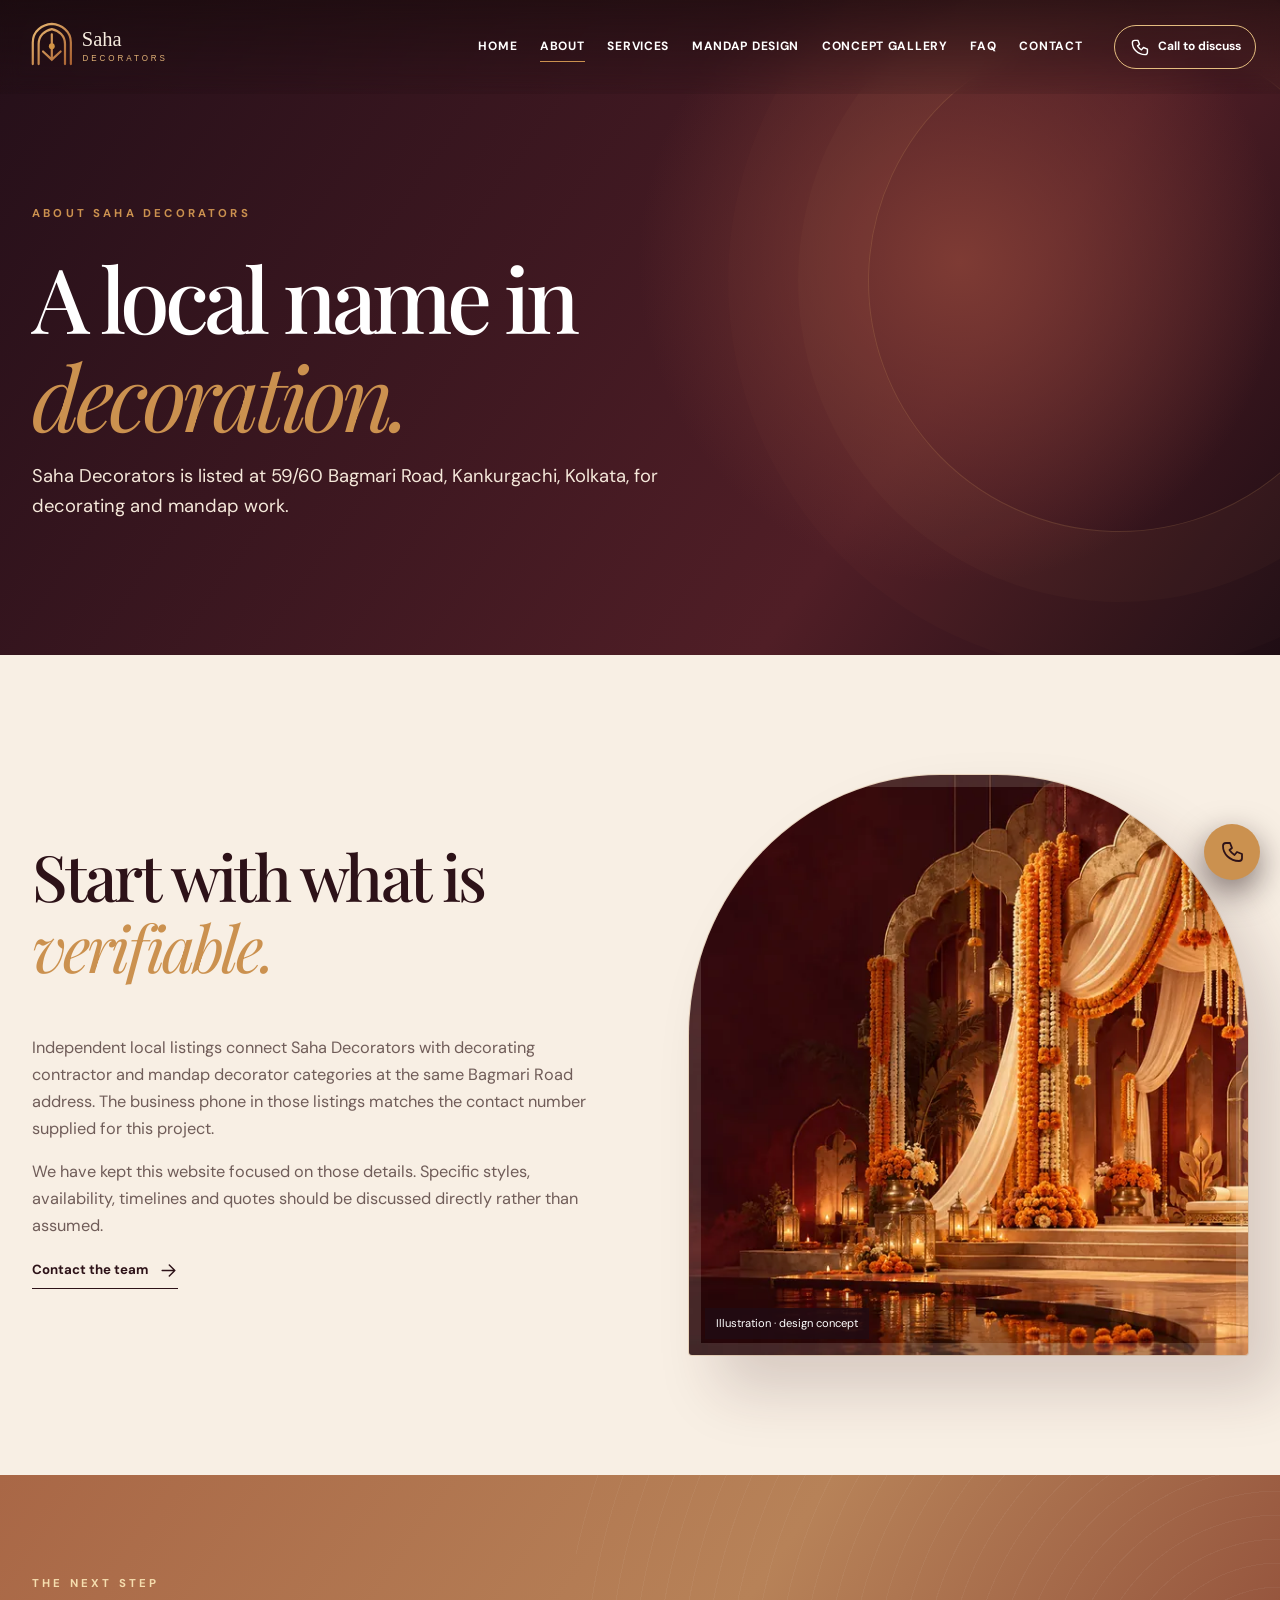
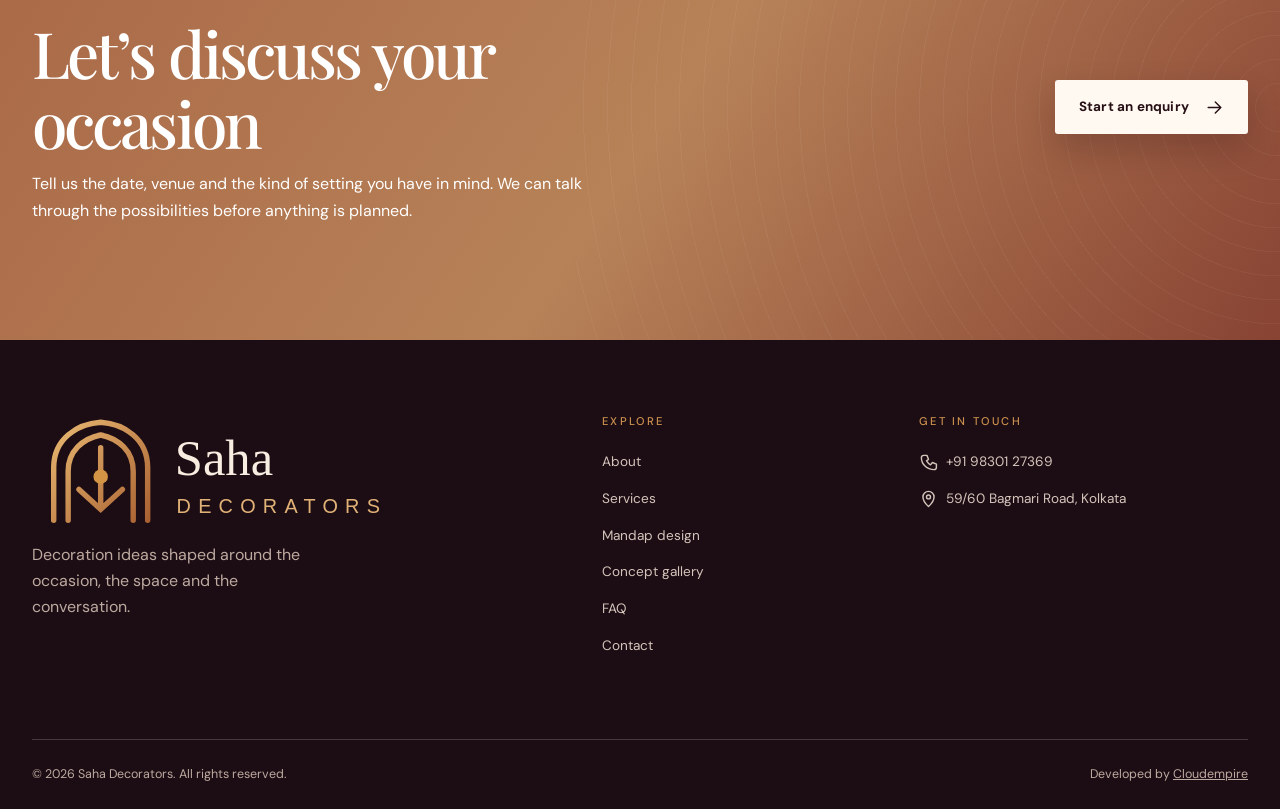
==== about.html @ 28217dbb "Build Saha Decorators website concept" ====
<!doctype html><html lang="en-IN"><head><meta charset="utf-8"><meta name="viewport" content="width=device-width,initial-scale=1"><title>About Saha Decorators | Kolkata</title><meta name="description" content="Learn about Saha Decorators and its verified Bagmari Road location, decorating categories and direct enquiry options."><link rel="canonical" href="https://cloudempiretech.github.io/saha-decorators-kolkata/about.html"><link rel="icon" type="image/svg+xml" href="assets/favicon.svg"><meta name="theme-color" content="#2d1218"><meta property="og:title" content="About Saha Decorators | Kolkata"><meta property="og:description" content="Learn about Saha Decorators and its verified Bagmari Road location, decorating categories and direct enquiry options."><meta property="og:url" content="https://cloudempiretech.github.io/saha-decorators-kolkata/about.html"><meta property="og:type" content="website"><link rel="stylesheet" href="assets/style.css"><script type="application/ld+json">{"@context":"https://schema.org","@type":"LocalBusiness","name":"Saha Decorators","url":"https://cloudempiretech.github.io/saha-decorators-kolkata/","telephone":"+919830127369","address":{"@type":"PostalAddress","streetAddress":"59/60 Bagmari Road","addressLocality":"Kankurgachi, Kolkata","addressRegion":"West Bengal","postalCode":"700054","addressCountry":"IN"},"description":"Event and mandap decoration enquiries in Kolkata."}</script><script src="assets/site.js" defer></script></head><body data-page="about.html"><a class="skip" href="#main">Skip to content</a><div class="page-shell"><header class="site-header"><div class="header-inner"><a class="brand" href="index.html" aria-label="Saha Decorators home"><img src="assets/logo.svg" alt="Saha Decorators proposed logo" width="240" height="60"></a><button class="menu-toggle" type="button" aria-label="Open menu" aria-expanded="false" aria-controls="site-nav"><span></span><span></span><span></span></button><nav id="site-nav" aria-label="Main navigation"><a href="index.html">Home</a><a href="about.html" aria-current="page">About</a><a href="services.html">Services</a><a href="mandap-decoration.html">Mandap design</a><a href="concept-gallery.html">Concept gallery</a><a href="faq.html">FAQ</a><a href="contact.html">Contact</a></nav><a class="header-call" href="tel:+919830127369" aria-label="Call Saha Decorators at +91 98301 27369"><svg viewBox="0 0 24 24" aria-hidden="true" fill="none" stroke="currentColor" stroke-width="1.8" stroke-linecap="round" stroke-linejoin="round"><path d="M6 3h4l2 5-2.5 2a16 16 0 0 0 5 5L17 12l5 2v4a3 3 0 0 1-3 3C10 21 3 14 3 6a3 3 0 0 1 3-3Z"/></svg><span>Call to discuss</span></a></div></header><main id="main"><section class="inner-hero"><div class="orb orb-one"></div><div class="container"><p class="eyebrow reveal">About Saha Decorators</p><h1 class="reveal">A local name in<br><em>decoration.</em></h1><p class="lead reveal">Saha Decorators is listed at 59/60 Bagmari Road, Kankurgachi, Kolkata, for decorating and mandap work.</p></div></section><section class="section warm"><div class="container split"><div class="reveal"><h2>Start with what is<br><em>verifiable.</em></h2><p>Independent local listings connect Saha Decorators with decorating contractor and mandap decorator categories at the same Bagmari Road address. The business phone in those listings matches the contact number supplied for this project.</p><p>We have kept this website focused on those details. Specific styles, availability, timelines and quotes should be discussed directly rather than assumed.</p><a class="inline-link" href="contact.html">Contact the team <svg viewBox="0 0 24 24" aria-hidden="true" fill="none" stroke="currentColor" stroke-width="1.8" stroke-linecap="round" stroke-linejoin="round"><path d="M4 12h16m-7-7 7 7-7 7"/></svg></a></div><div class="image-frame reveal"><picture class=""><source type="image/webp" srcset="assets/mandap-concept-600.webp 600w, assets/mandap-concept-1100.webp 1100w, assets/mandap-concept-1600.webp 1600w" sizes="(max-width: 700px) 100vw, 50vw"><img src="assets/mandap-concept-1100.webp" alt="Illustration of a ceremonial mandap design idea, not an actual project" width="1100" height="1000" loading="lazy" decoding="async"></picture><span class="media-tag">Illustration · design concept</span></div></div></section><section class="cta-block reveal"><div class="container cta-inner"><div><p class="eyebrow">The next step</p><h2>Let’s discuss your occasion</h2><p>Tell us the date, venue and the kind of setting you have in mind. We can talk through the possibilities before anything is planned.</p></div><a class="button light" href="contact.html">Start an enquiry <svg viewBox="0 0 24 24" aria-hidden="true" fill="none" stroke="currentColor" stroke-width="1.8" stroke-linecap="round" stroke-linejoin="round"><path d="M4 12h16m-7-7 7 7-7 7"/></svg></a></div></section></main><footer class="site-footer"><div class="footer-top"><div><a class="brand" href="index.html"><img src="assets/logo.svg" alt="Saha Decorators proposed logo" width="240" height="60"></a><p>Decoration ideas shaped around the occasion, the space and the conversation.</p></div><div><h2>Explore</h2><a href="about.html">About</a><a href="services.html">Services</a><a href="mandap-decoration.html">Mandap design</a><a href="concept-gallery.html">Concept gallery</a><a href="faq.html">FAQ</a><a href="contact.html">Contact</a></div><div><h2>Get in touch</h2><a href="tel:+919830127369"><svg viewBox="0 0 24 24" aria-hidden="true" fill="none" stroke="currentColor" stroke-width="1.8" stroke-linecap="round" stroke-linejoin="round"><path d="M6 3h4l2 5-2.5 2a16 16 0 0 0 5 5L17 12l5 2v4a3 3 0 0 1-3 3C10 21 3 14 3 6a3 3 0 0 1 3-3Z"/></svg> +91 98301 27369</a><a href="https://www.google.com/maps/search/?api=1&query=59%2F60%20Bagmari%20Road%20Kankurgachi%20Kolkata%20700054" target="_blank" rel="noopener noreferrer"><svg viewBox="0 0 24 24" aria-hidden="true" fill="none" stroke="currentColor" stroke-width="1.8" stroke-linecap="round" stroke-linejoin="round"><path d="M12 22s7-6.2 7-12a7 7 0 1 0-14 0c0 5.8 7 12 7 12Z"/><circle cx="12" cy="10" r="2.5"/></svg> 59/60 Bagmari Road, Kolkata</a></div></div><div class="footer-bottom"><span>© 2026 Saha Decorators. All rights reserved.</span><span>Developed by <a href="https://cloudempire.tech/" target="_blank" rel="noopener noreferrer">Cloudempire</a></span></div></footer></div><a class="floating-call" href="tel:+919830127369" aria-label="Call Saha Decorators" title="Call Saha Decorators"><svg viewBox="0 0 24 24" aria-hidden="true" fill="none" stroke="currentColor" stroke-width="1.8" stroke-linecap="round" stroke-linejoin="round"><path d="M6 3h4l2 5-2.5 2a16 16 0 0 0 5 5L17 12l5 2v4a3 3 0 0 1-3 3C10 21 3 14 3 6a3 3 0 0 1 3-3Z"/></svg></a></body></html>
---- assets/style.css ----
@import url('https://fonts.googleapis.com/css2?family=DM+Sans:wght@400;500;600;700&family=Playfair+Display:ital,wght@0,400;0,500;0,600;1,400;1,500&display=swap');
:root{--ink:#2d1218;--wine:#471922;--dark:#210f16;--cream:#f8efe4;--paper:#fff9f1;--gold:#cb914f;--muted:#705d59;--line:rgba(63,30,25,.15)}
*{box-sizing:border-box}html{scroll-behavior:smooth}body{margin:0;background:var(--cream);font:16px/1.65 'DM Sans',sans-serif;color:var(--ink);overflow-x:hidden}img,svg{display:block;max-width:100%}img{object-fit:cover}a{color:inherit;text-decoration:none}button,input,select,textarea{font:inherit}button,a,input,select,textarea{outline-offset:4px}a:focus-visible,button:focus-visible,input:focus-visible,select:focus-visible,textarea:focus-visible,summary:focus-visible{outline:3px solid #e5a44e;border-radius:4px}.skip{position:absolute;top:-70px;left:1rem;z-index:100;background:#fff;padding:.6rem 1rem}.skip:focus{top:1rem}.container{width:min(1220px,calc(100% - 64px));margin:auto}.page-shell{overflow:hidden}.site-header{position:absolute;top:0;left:0;right:0;z-index:30;color:#fff;background:linear-gradient(#170a0b9c,#170a0b1c);backdrop-filter:blur(10px)}.header-inner{width:min(1360px,calc(100% - 48px));margin:auto;min-height:94px;display:flex;align-items:center;gap:2rem}.brand{width:205px;flex:none}.brand img{width:100%;height:auto}.site-header nav{display:flex;align-items:center;gap:1.42rem;margin-left:auto}.site-header nav a{font-size:.75rem;font-weight:700;letter-spacing:.06em;text-transform:uppercase;white-space:nowrap;padding:12px 0;position:relative}.site-header nav a:after{content:'';position:absolute;left:0;bottom:7px;height:1px;background:var(--gold);width:0;transition:width .25s}.site-header nav a:hover:after,.site-header nav a[aria-current]:after{width:100%}.header-call{display:flex;align-items:center;gap:.55rem;border:1px solid #e4bd80;padding:.65rem .9rem;border-radius:50px;font-size:.75rem;font-weight:700;white-space:nowrap;min-height:44px;transition:background .25s,transform .25s}.header-call:hover{background:#e4bd8033;transform:translateY(-2px)}.header-call svg,.button svg,.inline-link svg,.site-footer svg,.floating-call svg{width:19px;height:19px}.menu-toggle{display:none}.eyebrow{text-transform:uppercase;letter-spacing:.28em;font-weight:700;font-size:.71rem;color:var(--gold);margin:0 0 1.5rem}h1,h2,h3,p{margin-top:0}h1,h2,h3{font-family:'Playfair Display',Georgia,serif;font-weight:500;line-height:1.1}h1{font-size:clamp(3.8rem,8.2vw,8.7rem);letter-spacing:-.055em}h2{font-size:clamp(2.6rem,5vw,5.6rem);letter-spacing:-.045em}h3{font-size:1.8rem}em{font-weight:400;color:var(--gold)}.button{border:0;background:var(--gold);color:#271015;display:inline-flex;align-items:center;justify-content:center;gap:1rem;min-height:54px;padding:.82rem 1.5rem;border-radius:3px;font-weight:700;font-size:.84rem;letter-spacing:.015em;cursor:pointer;box-shadow:0 16px 35px #15060830;transition:transform .25s,box-shadow .25s,background .25s}.button:hover{transform:translateY(-4px);box-shadow:0 22px 42px #15060845;background:#e1af70}.button.light{background:var(--paper)}.button.outline{border:1px solid var(--ink);background:transparent;box-shadow:none}.button.outline:hover{background:var(--ink);color:white}.inline-link,.text-link{display:inline-flex;align-items:center;gap:.7rem;border-bottom:1px solid currentColor;padding:0 0 .4rem;font-weight:700;font-size:.83rem;transition:gap .25s,color .25s}.inline-link:hover,.text-link:hover{gap:1.1rem;color:var(--gold)}
.hero{min-height:800px;height:min(900px,100svh);position:relative;background:#361217;color:#fff;display:flex;align-items:center;isolation:isolate}.hero-media,.hero-picture,.hero-picture img,.hero-shade{position:absolute;inset:0;width:100%;height:100%}.hero-picture img{object-position:center}.hero-shade{background:linear-gradient(90deg,#240b17e8 0%,#240b17b5 32%,#240b1750 68%,#240b1719),linear-gradient(0deg,#1c0912bf,transparent 32%);z-index:1}.hero-content{position:relative;z-index:2;padding-top:100px}.hero h1{max-width:830px;margin-bottom:1.4rem}.hero h1 em{color:#edbd7d}.hero-content>p:not(.eyebrow):not(.hero-note){max-width:490px;font-size:1.1rem;color:#f4e7df}.hero-actions{display:flex;align-items:center;gap:2rem;margin:2rem 0}.hero-note{font-size:.72rem!important;opacity:.75;margin-top:2rem}.hero-caption{position:absolute;bottom:2rem;right:max(32px,calc((100vw - 1220px)/2));z-index:2;font-size:.7rem;letter-spacing:.3em;color:#eacbab}.hero-caption span{border-left:1px solid #eacbab;margin-left:1rem;padding-left:1rem}.hero-in{animation:rise .8s both}.hero-in:nth-child(2){animation-delay:.12s}.hero-in:nth-child(3){animation-delay:.25s}.hero-in:nth-child(4){animation-delay:.38s}.hero-in:nth-child(5){animation-delay:.5s}@keyframes rise{from{opacity:0;transform:translateY(28px)}to{opacity:1;transform:none}}
.inner-hero{background:radial-gradient(circle at 75% 40%,#7e3b34 0%,transparent 31%),linear-gradient(125deg,#240f19,#501e26 70%,#1f0d14);color:#fff;padding:205px 0 115px;position:relative;overflow:hidden}.inner-hero:after{content:'';position:absolute;width:500px;height:500px;border:1px solid #dca76733;border-radius:50%;right:-90px;top:30px;box-shadow:0 0 0 70px #dca76708,0 0 0 140px #dca76705;transform:rotate(-20deg)}.inner-hero .container{position:relative;z-index:2}.inner-hero h1{font-size:clamp(3.6rem,7vw,7.5rem);margin:0 0 1rem}.inner-hero .lead{max-width:630px;color:#f5e8da;font-size:1.15rem}.section{padding:120px 0}.section.warm{background:var(--cream)}.section.dark{background:var(--dark);color:#f7e8d9;position:relative}.section.dark:before{content:'';position:absolute;width:500px;height:500px;background:radial-gradient(circle,#8b423139,transparent 67%);right:-150px;top:-150px;pointer-events:none}.split{display:grid;grid-template-columns:1fr 1fr;gap:8%;align-items:center}.split>div>p{max-width:560px;color:var(--muted);font-size:1.02rem}.split.reverse{gap:10%}.image-frame{position:relative;border-radius:45% 45% 3px 3px;overflow:hidden;box-shadow:30px 35px 60px #411d242d,0 0 0 1px #d2a97755;transform:perspective(1000px) rotateY(-3deg)}.image-frame picture,.image-frame img{width:100%;height:580px}.image-frame img{transition:transform .7s}.image-frame:hover img{transform:scale(1.07)}.image-frame:before{content:'';position:absolute;inset:0;border:12px solid #fff8eb24;z-index:1;pointer-events:none}.media-tag{position:absolute;bottom:1rem;left:1rem;background:#200c13cf;color:#fff;padding:.4rem .7rem;font-size:.7rem;z-index:2}.section-heading{display:flex;align-items:end;justify-content:space-between;gap:3rem;margin-bottom:3rem}.section-heading p{max-width:340px;color:#c9b9af}.card-grid{display:grid;grid-template-columns:repeat(3,1fr);gap:1rem}.service-card{position:relative;min-height:270px;background:linear-gradient(145deg,#54303a,#371a24);border:1px solid #af7d6a46;padding:2rem;border-radius:10px;box-shadow:12px 20px 35px #0b040d44;transition:transform .3s,box-shadow .3s,background .3s}.service-card:hover{transform:perspective(800px) translateY(-8px) rotateX(3deg);box-shadow:14px 26px 40px #0502088a;background:#63313b}.service-card h3{margin:2.4rem 0 .6rem;color:#fff}.service-card p{color:#d8c7be;font-size:.88rem}.number,.row-no{font-size:.72rem;letter-spacing:.2em;color:var(--gold)}.card-arrow{position:absolute;right:2rem;top:2rem;font-size:1.5rem;color:var(--gold)}.cta-block{background:linear-gradient(125deg,#a96746,#b78258 52%,#884333);color:#fff;position:relative}.cta-block:before{content:'';position:absolute;right:0;top:0;bottom:0;width:55%;background:repeating-radial-gradient(circle at right,#ffffff0b 0 1px,transparent 1px 24px);pointer-events:none}.cta-inner{padding:100px 0;display:flex;justify-content:space-between;align-items:center;gap:3rem;position:relative}.cta-inner h2{max-width:680px;margin-bottom:.8rem}.cta-inner p:not(.eyebrow){max-width:600px}.cta-inner .eyebrow{color:#f5ddae}.service-row{display:grid;grid-template-columns:65px 1fr 310px;gap:2rem;align-items:center;padding:3rem 0;border-bottom:1px solid var(--line)}.service-row:first-child{border-top:1px solid var(--line)}.service-row h2{font-size:clamp(2.4rem,4vw,4rem)}.service-row picture img{height:300px;width:100%;border-radius:45% 45% 2px 2px;box-shadow:12px 18px 28px #3c1b2130}.service-row p{max-width:480px}.gallery-grid{display:grid;grid-template-columns:repeat(2,1fr);gap:1.5rem}.gallery-item{margin:0;position:relative;background:#3c1923;overflow:hidden;box-shadow:10px 20px 30px #35141d2b}.gallery-item.large{grid-row:span 2}.gallery-item picture,.gallery-item img{width:100%;height:380px}.gallery-item.large img{height:895px}.gallery-item img{transition:transform .6s}.gallery-item:hover img{transform:scale(1.05)}.gallery-item figcaption{position:absolute;left:0;right:0;bottom:0;padding:2.5rem 1.4rem 1.4rem;background:linear-gradient(transparent,#180a11d9);color:#fff;display:flex;flex-direction:column;gap:.15rem}.gallery-item figcaption strong{font-family:'Playfair Display';font-size:1.45rem;font-weight:500}.gallery-item figcaption span{font-size:.7rem;letter-spacing:.08em}.faq-list{max-width:900px}.faq-list details{border-bottom:1px solid var(--line);padding:1.6rem 0}.faq-list summary{font-family:'Playfair Display';font-size:1.7rem;cursor:pointer;list-style:none;display:flex;justify-content:space-between;gap:1rem}.faq-list summary:after{content:'+';color:var(--gold)}.faq-list details[open] summary:after{content:'−'}.faq-list details p{max-width:680px;color:var(--muted);padding-top:1rem}.faq-list a{text-decoration:underline}.contact-grid{display:grid;grid-template-columns:.82fr 1.18fr;gap:3rem}.contact-cards{display:grid;gap:1.5rem}.contact-card,.enquiry-card{background:var(--paper);padding:2rem;box-shadow:10px 18px 32px #3b1c2122;border:1px solid #b6886235}.contact-card h2,.enquiry-card h2{font-size:2rem}.icon-disc{display:grid;place-items:center;width:48px;height:48px;border-radius:50%;background:#eacfa9;color:var(--ink);margin-bottom:1.5rem}.icon-disc svg{width:22px;height:22px}.enquiry-card label{display:block;font-weight:700;font-size:.84rem;margin:1.15rem 0 .3rem}.enquiry-card input,.enquiry-card select,.enquiry-card textarea{width:100%;padding:.8rem 1rem;border:1px solid #bca69a;background:#fff;border-radius:3px;color:var(--ink)}.enquiry-card textarea{resize:vertical}.enquiry-card button{margin-top:1.4rem}.enquiry-card .form-note{font-size:.74rem;color:var(--muted);margin:1rem 0 0}.site-footer{background:#1c0c13;color:#ecddcd;padding:75px max(32px,calc((100vw - 1220px)/2)) 0}.footer-top{display:grid;grid-template-columns:2fr 1fr 1.3fr;gap:4rem;padding-bottom:70px}.footer-top p{max-width:300px;color:#bdaaa0}.footer-top h2{font-family:'DM Sans';font-size:.7rem;letter-spacing:.2em;text-transform:uppercase;color:var(--gold);margin:0 0 1.3rem}.footer-top>div:nth-child(n+2) a{display:flex;align-items:center;gap:.5rem;margin:.55rem 0;font-size:.85rem;color:#d4c5bc;min-height:28px}.footer-top a:hover,.footer-bottom a:hover{color:var(--gold)}.footer-bottom{border-top:1px solid #ffffff2e;padding:1.5rem 0;display:flex;justify-content:space-between;gap:1rem;color:#bdaaa0;font-size:.78rem}.footer-bottom a{text-decoration:underline}.floating-call{position:fixed;right:20px;bottom:20px;z-index:20;width:56px;height:56px;display:grid;place-items:center;background:var(--gold);border-radius:50%;box-shadow:0 12px 32px #1a090e88;color:var(--ink);transition:transform .25s}.floating-call:hover{transform:translateY(-5px)}.floating-call svg{width:24px;height:24px}.reveal{opacity:0;transform:translateY(24px);transition:opacity .7s,transform .7s}.reveal.in-view{opacity:1;transform:none}
@media(max-width:1150px){.site-header nav{gap:.7rem}.site-header nav a{font-size:.65rem}.header-call span{display:none}.header-call{padding:.65rem}.brand{width:170px}}
@media(max-width:900px){.menu-toggle{display:flex;flex-direction:column;justify-content:center;gap:5px;background:none;border:1px solid #ffffff7a;padding:10px;width:44px;height:44px;margin-left:auto;border-radius:4px}.menu-toggle span{height:2px;background:#fff;width:100%}.site-header nav{display:none;position:absolute;top:85px;left:0;right:0;background:#281018;padding:1rem 2rem;flex-direction:column;align-items:stretch;box-shadow:0 20px 30px #18081288}.site-header nav.open{display:flex}.site-header nav a{font-size:.9rem;padding:10px}.header-call{margin-left:0}.hero{min-height:700px}.split{gap:4%}.image-frame img{height:480px}.contact-grid{grid-template-columns:1fr}.contact-cards{grid-template-columns:1fr 1fr}}
@media(max-width:700px){.container{width:min(100% - 36px,520px)}.header-inner{width:calc(100% - 32px);min-height:76px}.site-header nav{top:76px}.brand{width:145px}.header-call{display:none}.hero{height:auto;min-height:780px;align-items:end}.hero-picture img{object-position:62% center}.hero-shade{background:linear-gradient(0deg,#210b14fa 8%,#210b14b5 52%,#210b1433 100%)}.hero-content{padding:200px 0 95px}.hero h1{font-size:clamp(3.7rem,13vw,6.6rem)}.hero-actions{align-items:flex-start;flex-direction:column;gap:1rem}.hero-caption{right:18px;bottom:1rem}.inner-hero{padding:155px 0 90px}.inner-hero h1{font-size:clamp(3.5rem,12vw,5.5rem)}.section{padding:75px 0}.split,.split.reverse{grid-template-columns:1fr;gap:3rem}.split.reverse .image-frame{order:2}.image-frame img{height:480px}.section-heading{display:block}.card-grid{grid-template-columns:1fr}.service-card{min-height:220px}.service-card h3{margin-top:1.7rem}.cta-inner{padding:75px 0;display:block}.cta-inner .button{margin-top:1.5rem}.service-row{grid-template-columns:1fr;gap:.8rem}.service-row picture img{height:360px}.gallery-grid{grid-template-columns:1fr}.gallery-item.large{grid-row:auto}.gallery-item.large img,.gallery-item img{height:450px}.contact-cards{grid-template-columns:1fr}.footer-top{grid-template-columns:1fr 1fr;gap:2.5rem}.footer-top>div:first-child{grid-column:span 2}.footer-bottom{display:block}.footer-bottom span{display:block;margin-bottom:.4rem}.site-footer{padding:65px 24px 0}.floating-call{right:16px;bottom:16px}.faq-list summary{font-size:1.4rem}}
@media(prefers-reduced-motion:reduce){html{scroll-behavior:auto}*,*:before,*:after{animation-duration:.01ms!important;transition-duration:.01ms!important}.reveal{opacity:1;transform:none}.hero-in{opacity:1;transform:none}}
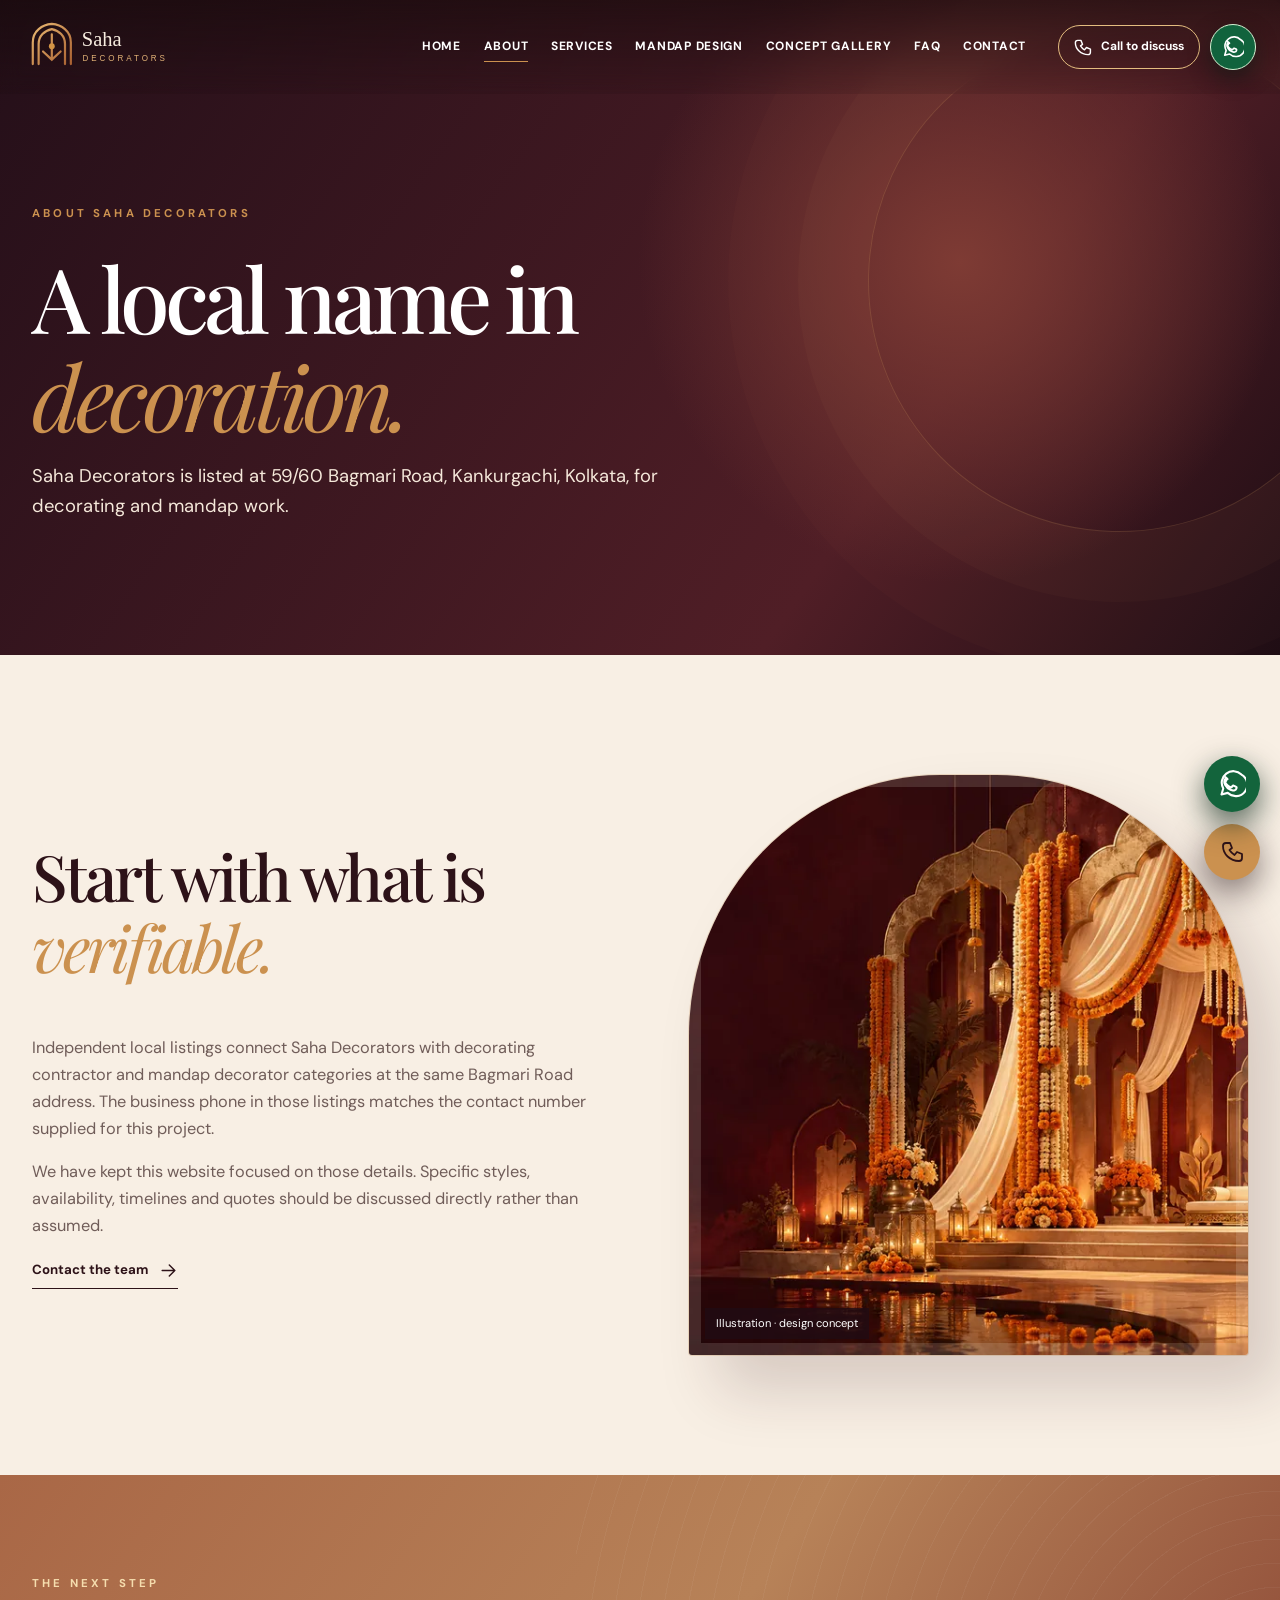
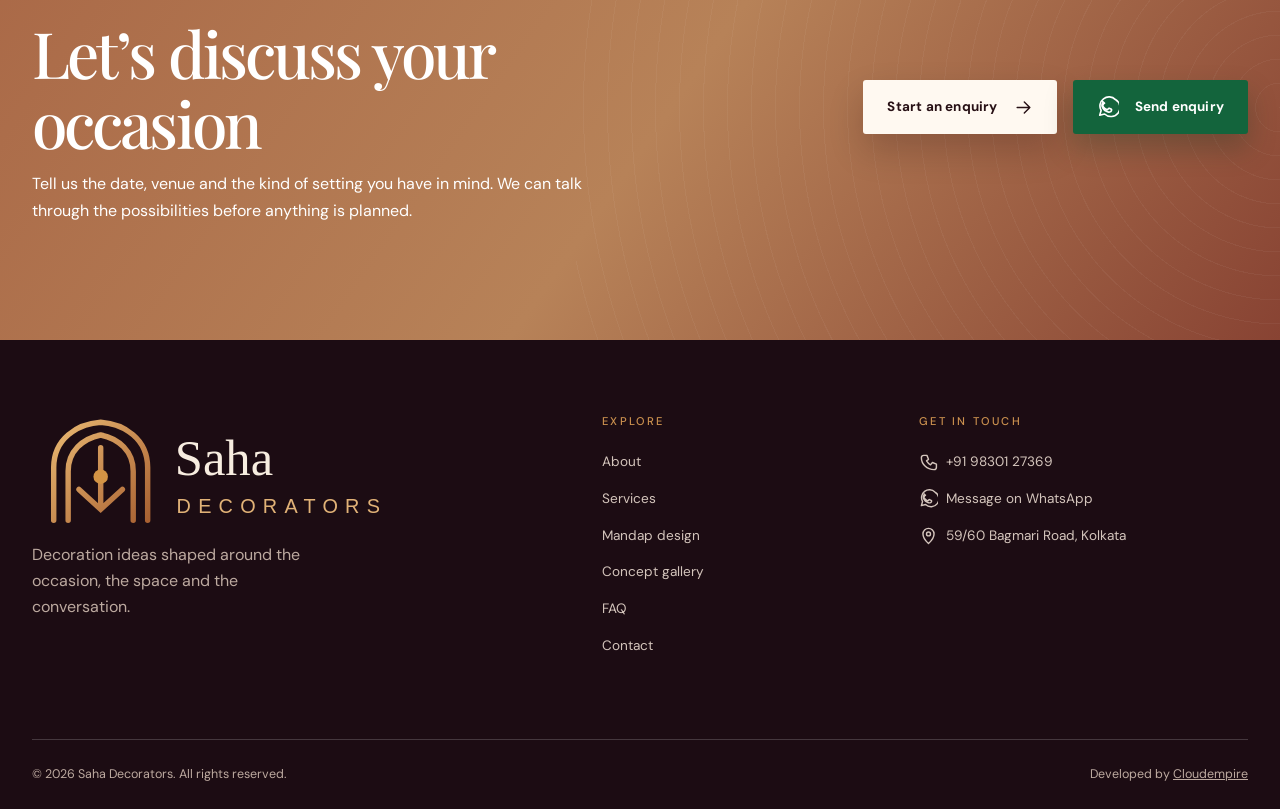
==== commit af94c329: "Add verified WhatsApp enquiry to Saha site" ====
--- a/about.html
+++ b/about.html
@@ -1 +1 @@
-<!doctype html><html lang="en-IN"><head><meta charset="utf-8"><meta name="viewport" content="width=device-width,initial-scale=1"><title>About Saha Decorators | Kolkata</title><meta name="description" content="Learn about Saha Decorators and its verified Bagmari Road location, decorating categories and direct enquiry options."><link rel="canonical" href="https://cloudempiretech.github.io/saha-decorators-kolkata/about.html"><link rel="icon" type="image/svg+xml" href="assets/favicon.svg"><meta name="theme-color" content="#2d1218"><meta property="og:title" content="About Saha Decorators | Kolkata"><meta property="og:description" content="Learn about Saha Decorators and its verified Bagmari Road location, decorating categories and direct enquiry options."><meta property="og:url" content="https://cloudempiretech.github.io/saha-decorators-kolkata/about.html"><meta property="og:type" content="website"><link rel="stylesheet" href="assets/style.css"><script type="application/ld+json">{"@context":"https://schema.org","@type":"LocalBusiness","name":"Saha Decorators","url":"https://cloudempiretech.github.io/saha-decorators-kolkata/","telephone":"+919830127369","address":{"@type":"PostalAddress","streetAddress":"59/60 Bagmari Road","addressLocality":"Kankurgachi, Kolkata","addressRegion":"West Bengal","postalCode":"700054","addressCountry":"IN"},"description":"Event and mandap decoration enquiries in Kolkata."}</script><script src="assets/site.js" defer></script></head><body data-page="about.html"><a class="skip" href="#main">Skip to content</a><div class="page-shell"><header class="site-header"><div class="header-inner"><a class="brand" href="index.html" aria-label="Saha Decorators home"><img src="assets/logo.svg" alt="Saha Decorators proposed logo" width="240" height="60"></a><button class="menu-toggle" type="button" aria-label="Open menu" aria-expanded="false" aria-controls="site-nav"><span></span><span></span><span></span></button><nav id="site-nav" aria-label="Main navigation"><a href="index.html">Home</a><a href="about.html" aria-current="page">About</a><a href="services.html">Services</a><a href="mandap-decoration.html">Mandap design</a><a href="concept-gallery.html">Concept gallery</a><a href="faq.html">FAQ</a><a href="contact.html">Contact</a></nav><a class="header-call" href="tel:+919830127369" aria-label="Call Saha Decorators at +91 98301 27369"><svg viewBox="0 0 24 24" aria-hidden="true" fill="none" stroke="currentColor" stroke-width="1.8" stroke-linecap="round" stroke-linejoin="round"><path d="M6 3h4l2 5-2.5 2a16 16 0 0 0 5 5L17 12l5 2v4a3 3 0 0 1-3 3C10 21 3 14 3 6a3 3 0 0 1 3-3Z"/></svg><span>Call to discuss</span></a></div></header><main id="main"><section class="inner-hero"><div class="orb orb-one"></div><div class="container"><p class="eyebrow reveal">About Saha Decorators</p><h1 class="reveal">A local name in<br><em>decoration.</em></h1><p class="lead reveal">Saha Decorators is listed at 59/60 Bagmari Road, Kankurgachi, Kolkata, for decorating and mandap work.</p></div></section><section class="section warm"><div class="container split"><div class="reveal"><h2>Start with what is<br><em>verifiable.</em></h2><p>Independent local listings connect Saha Decorators with decorating contractor and mandap decorator categories at the same Bagmari Road address. The business phone in those listings matches the contact number supplied for this project.</p><p>We have kept this website focused on those details. Specific styles, availability, timelines and quotes should be discussed directly rather than assumed.</p><a class="inline-link" href="contact.html">Contact the team <svg viewBox="0 0 24 24" aria-hidden="true" fill="none" stroke="currentColor" stroke-width="1.8" stroke-linecap="round" stroke-linejoin="round"><path d="M4 12h16m-7-7 7 7-7 7"/></svg></a></div><div class="image-frame reveal"><picture class=""><source type="image/webp" srcset="assets/mandap-concept-600.webp 600w, assets/mandap-concept-1100.webp 1100w, assets/mandap-concept-1600.webp 1600w" sizes="(max-width: 700px) 100vw, 50vw"><img src="assets/mandap-concept-1100.webp" alt="Illustration of a ceremonial mandap design idea, not an actual project" width="1100" height="1000" loading="lazy" decoding="async"></picture><span class="media-tag">Illustration · design concept</span></div></div></section><section class="cta-block reveal"><div class="container cta-inner"><div><p class="eyebrow">The next step</p><h2>Let’s discuss your occasion</h2><p>Tell us the date, venue and the kind of setting you have in mind. We can talk through the possibilities before anything is planned.</p></div><a class="button light" href="contact.html">Start an enquiry <svg viewBox="0 0 24 24" aria-hidden="true" fill="none" stroke="currentColor" stroke-width="1.8" stroke-linecap="round" stroke-linejoin="round"><path d="M4 12h16m-7-7 7 7-7 7"/></svg></a></div></section></main><footer class="site-footer"><div class="footer-top"><div><a class="brand" href="index.html"><img src="assets/logo.svg" alt="Saha Decorators proposed logo" width="240" height="60"></a><p>Decoration ideas shaped around the occasion, the space and the conversation.</p></div><div><h2>Explore</h2><a href="about.html">About</a><a href="services.html">Services</a><a href="mandap-decoration.html">Mandap design</a><a href="concept-gallery.html">Concept gallery</a><a href="faq.html">FAQ</a><a href="contact.html">Contact</a></div><div><h2>Get in touch</h2><a href="tel:+919830127369"><svg viewBox="0 0 24 24" aria-hidden="true" fill="none" stroke="currentColor" stroke-width="1.8" stroke-linecap="round" stroke-linejoin="round"><path d="M6 3h4l2 5-2.5 2a16 16 0 0 0 5 5L17 12l5 2v4a3 3 0 0 1-3 3C10 21 3 14 3 6a3 3 0 0 1 3-3Z"/></svg> +91 98301 27369</a><a href="https://www.google.com/maps/search/?api=1&query=59%2F60%20Bagmari%20Road%20Kankurgachi%20Kolkata%20700054" target="_blank" rel="noopener noreferrer"><svg viewBox="0 0 24 24" aria-hidden="true" fill="none" stroke="currentColor" stroke-width="1.8" stroke-linecap="round" stroke-linejoin="round"><path d="M12 22s7-6.2 7-12a7 7 0 1 0-14 0c0 5.8 7 12 7 12Z"/><circle cx="12" cy="10" r="2.5"/></svg> 59/60 Bagmari Road, Kolkata</a></div></div><div class="footer-bottom"><span>© 2026 Saha Decorators. All rights reserved.</span><span>Developed by <a href="https://cloudempire.tech/" target="_blank" rel="noopener noreferrer">Cloudempire</a></span></div></footer></div><a class="floating-call" href="tel:+919830127369" aria-label="Call Saha Decorators" title="Call Saha Decorators"><svg viewBox="0 0 24 24" aria-hidden="true" fill="none" stroke="currentColor" stroke-width="1.8" stroke-linecap="round" stroke-linejoin="round"><path d="M6 3h4l2 5-2.5 2a16 16 0 0 0 5 5L17 12l5 2v4a3 3 0 0 1-3 3C10 21 3 14 3 6a3 3 0 0 1 3-3Z"/></svg></a></body></html>+<!doctype html><html lang="en-IN"><head><meta charset="utf-8"><meta name="viewport" content="width=device-width,initial-scale=1"><title>About Saha Decorators | Kolkata</title><meta name="description" content="Learn about Saha Decorators and its verified Bagmari Road location, decorating categories and direct enquiry options."><link rel="canonical" href="https://cloudempiretech.github.io/saha-decorators-kolkata/about.html"><link rel="icon" type="image/svg+xml" href="assets/favicon.svg"><meta name="theme-color" content="#2d1218"><meta property="og:title" content="About Saha Decorators | Kolkata"><meta property="og:description" content="Learn about Saha Decorators and its verified Bagmari Road location, decorating categories and direct enquiry options."><meta property="og:url" content="https://cloudempiretech.github.io/saha-decorators-kolkata/about.html"><meta property="og:type" content="website"><link rel="stylesheet" href="assets/style.css"><script type="application/ld+json">{"@context":"https://schema.org","@type":"LocalBusiness","name":"Saha Decorators","url":"https://cloudempiretech.github.io/saha-decorators-kolkata/","telephone":"+919830127369","address":{"@type":"PostalAddress","streetAddress":"59/60 Bagmari Road","addressLocality":"Kankurgachi, Kolkata","addressRegion":"West Bengal","postalCode":"700054","addressCountry":"IN"},"description":"Event and mandap decoration enquiries in Kolkata."}</script><script src="assets/site.js" defer></script></head><body data-page="about.html"><a class="skip" href="#main">Skip to content</a><div class="page-shell"><header class="site-header"><div class="header-inner"><a class="brand" href="index.html" aria-label="Saha Decorators home"><img src="assets/logo.svg" alt="Saha Decorators proposed logo" width="240" height="60"></a><button class="menu-toggle" type="button" aria-label="Open menu" aria-expanded="false" aria-controls="site-nav"><span></span><span></span><span></span></button><nav id="site-nav" aria-label="Main navigation"><a href="index.html">Home</a><a href="about.html" aria-current="page">About</a><a href="services.html">Services</a><a href="mandap-decoration.html">Mandap design</a><a href="concept-gallery.html">Concept gallery</a><a href="faq.html">FAQ</a><a href="contact.html">Contact</a></nav><div class="header-actions"><a class="header-call" href="tel:+919830127369" aria-label="Call Saha Decorators at +91 98301 27369"><svg viewBox="0 0 24 24" aria-hidden="true" fill="none" stroke="currentColor" stroke-width="1.8" stroke-linecap="round" stroke-linejoin="round"><path d="M6 3h4l2 5-2.5 2a16 16 0 0 0 5 5L17 12l5 2v4a3 3 0 0 1-3 3C10 21 3 14 3 6a3 3 0 0 1 3-3Z"/></svg><span>Call to discuss</span></a><a class="header-whatsapp" href="https://wa.me/919830127369" target="_blank" rel="noopener noreferrer" aria-label="Message Saha Decorators on WhatsApp" title="Message Saha Decorators on WhatsApp"><svg viewBox="0 0 24 24" aria-hidden="true" fill="none" stroke="currentColor" stroke-width="1.8" stroke-linecap="round" stroke-linejoin="round"><path d="M20.1 3.9A9.9 9.9 0 0 0 4.5 15.8L3 21l5.3-1.4A9.9 9.9 0 1 0 20.1 3.9Z"/><path d="M8.2 7.8c-.2-.4-.4-.4-.7-.4h-.6c-.2 0-.5.1-.7.4-.2.3-.8 1-.8 2.4s.9 2.7 1 2.9c.1.2 1.8 2.8 4.3 3.8.6.3 1.1.4 1.5.5.6.2 1.2.2 1.7.1.5-.1 1.6-.7 1.8-1.4.2-.7.2-1.3.2-1.4-.1-.1-.3-.2-.7-.4l-1.9-.9c-.3-.1-.5-.2-.7.2-.2.3-.8 1-1 1.2-.2.2-.4.2-.7.1-.4-.2-1.5-.6-2.8-1.8-1-.9-1.7-2-1.9-2.4-.2-.3 0-.5.1-.7l.5-.6.3-.5c.1-.2 0-.4 0-.6l-.9-2.2Z"/></svg></a></div></div></header><main id="main"><section class="inner-hero"><div class="orb orb-one"></div><div class="container"><p class="eyebrow reveal">About Saha Decorators</p><h1 class="reveal">A local name in<br><em>decoration.</em></h1><p class="lead reveal">Saha Decorators is listed at 59/60 Bagmari Road, Kankurgachi, Kolkata, for decorating and mandap work.</p></div></section><section class="section warm"><div class="container split"><div class="reveal"><h2>Start with what is<br><em>verifiable.</em></h2><p>Independent local listings connect Saha Decorators with decorating contractor and mandap decorator categories at the same Bagmari Road address. The business phone in those listings matches the contact number supplied for this project.</p><p>We have kept this website focused on those details. Specific styles, availability, timelines and quotes should be discussed directly rather than assumed.</p><a class="inline-link" href="contact.html">Contact the team <svg viewBox="0 0 24 24" aria-hidden="true" fill="none" stroke="currentColor" stroke-width="1.8" stroke-linecap="round" stroke-linejoin="round"><path d="M4 12h16m-7-7 7 7-7 7"/></svg></a></div><div class="image-frame reveal"><picture class=""><source type="image/webp" srcset="assets/mandap-concept-600.webp 600w, assets/mandap-concept-1100.webp 1100w, assets/mandap-concept-1600.webp 1600w" sizes="(max-width: 700px) 100vw, 50vw"><img src="assets/mandap-concept-1100.webp" alt="Illustration of a ceremonial mandap design idea, not an actual project" width="1100" height="1000" loading="lazy" decoding="async"></picture><span class="media-tag">Illustration · design concept</span></div></div></section><section class="cta-block reveal"><div class="container cta-inner"><div><p class="eyebrow">The next step</p><h2>Let’s discuss your occasion</h2><p>Tell us the date, venue and the kind of setting you have in mind. We can talk through the possibilities before anything is planned.</p></div><div class="cta-actions"><a class="button light" href="contact.html#enquiry">Start an enquiry <svg viewBox="0 0 24 24" aria-hidden="true" fill="none" stroke="currentColor" stroke-width="1.8" stroke-linecap="round" stroke-linejoin="round"><path d="M4 12h16m-7-7 7 7-7 7"/></svg></a><a class="button whatsapp-button" href="https://wa.me/919830127369" target="_blank" rel="noopener noreferrer"><svg viewBox="0 0 24 24" aria-hidden="true" fill="none" stroke="currentColor" stroke-width="1.8" stroke-linecap="round" stroke-linejoin="round"><path d="M20.1 3.9A9.9 9.9 0 0 0 4.5 15.8L3 21l5.3-1.4A9.9 9.9 0 1 0 20.1 3.9Z"/><path d="M8.2 7.8c-.2-.4-.4-.4-.7-.4h-.6c-.2 0-.5.1-.7.4-.2.3-.8 1-.8 2.4s.9 2.7 1 2.9c.1.2 1.8 2.8 4.3 3.8.6.3 1.1.4 1.5.5.6.2 1.2.2 1.7.1.5-.1 1.6-.7 1.8-1.4.2-.7.2-1.3.2-1.4-.1-.1-.3-.2-.7-.4l-1.9-.9c-.3-.1-.5-.2-.7.2-.2.3-.8 1-1 1.2-.2.2-.4.2-.7.1-.4-.2-1.5-.6-2.8-1.8-1-.9-1.7-2-1.9-2.4-.2-.3 0-.5.1-.7l.5-.6.3-.5c.1-.2 0-.4 0-.6l-.9-2.2Z"/></svg> Send enquiry</a></div></div></section></main><footer class="site-footer"><div class="footer-top"><div><a class="brand" href="index.html"><img src="assets/logo.svg" alt="Saha Decorators proposed logo" width="240" height="60"></a><p>Decoration ideas shaped around the occasion, the space and the conversation.</p></div><div><h2>Explore</h2><a href="about.html">About</a><a href="services.html">Services</a><a href="mandap-decoration.html">Mandap design</a><a href="concept-gallery.html">Concept gallery</a><a href="faq.html">FAQ</a><a href="contact.html">Contact</a></div><div><h2>Get in touch</h2><a href="tel:+919830127369"><svg viewBox="0 0 24 24" aria-hidden="true" fill="none" stroke="currentColor" stroke-width="1.8" stroke-linecap="round" stroke-linejoin="round"><path d="M6 3h4l2 5-2.5 2a16 16 0 0 0 5 5L17 12l5 2v4a3 3 0 0 1-3 3C10 21 3 14 3 6a3 3 0 0 1 3-3Z"/></svg> +91 98301 27369</a><a href="https://wa.me/919830127369" target="_blank" rel="noopener noreferrer" aria-label="Message Saha Decorators on WhatsApp"><svg viewBox="0 0 24 24" aria-hidden="true" fill="none" stroke="currentColor" stroke-width="1.8" stroke-linecap="round" stroke-linejoin="round"><path d="M20.1 3.9A9.9 9.9 0 0 0 4.5 15.8L3 21l5.3-1.4A9.9 9.9 0 1 0 20.1 3.9Z"/><path d="M8.2 7.8c-.2-.4-.4-.4-.7-.4h-.6c-.2 0-.5.1-.7.4-.2.3-.8 1-.8 2.4s.9 2.7 1 2.9c.1.2 1.8 2.8 4.3 3.8.6.3 1.1.4 1.5.5.6.2 1.2.2 1.7.1.5-.1 1.6-.7 1.8-1.4.2-.7.2-1.3.2-1.4-.1-.1-.3-.2-.7-.4l-1.9-.9c-.3-.1-.5-.2-.7.2-.2.3-.8 1-1 1.2-.2.2-.4.2-.7.1-.4-.2-1.5-.6-2.8-1.8-1-.9-1.7-2-1.9-2.4-.2-.3 0-.5.1-.7l.5-.6.3-.5c.1-.2 0-.4 0-.6l-.9-2.2Z"/></svg> Message on WhatsApp</a><a href="https://www.google.com/maps/search/?api=1&query=59%2F60%20Bagmari%20Road%20Kankurgachi%20Kolkata%20700054" target="_blank" rel="noopener noreferrer"><svg viewBox="0 0 24 24" aria-hidden="true" fill="none" stroke="currentColor" stroke-width="1.8" stroke-linecap="round" stroke-linejoin="round"><path d="M12 22s7-6.2 7-12a7 7 0 1 0-14 0c0 5.8 7 12 7 12Z"/><circle cx="12" cy="10" r="2.5"/></svg> 59/60 Bagmari Road, Kolkata</a></div></div><div class="footer-bottom"><span>© 2026 Saha Decorators. All rights reserved.</span><span>Developed by <a href="https://cloudempire.tech/" target="_blank" rel="noopener noreferrer">Cloudempire</a></span></div></footer></div><a class="floating-call" href="tel:+919830127369" aria-label="Call Saha Decorators" title="Call Saha Decorators"><svg viewBox="0 0 24 24" aria-hidden="true" fill="none" stroke="currentColor" stroke-width="1.8" stroke-linecap="round" stroke-linejoin="round"><path d="M6 3h4l2 5-2.5 2a16 16 0 0 0 5 5L17 12l5 2v4a3 3 0 0 1-3 3C10 21 3 14 3 6a3 3 0 0 1 3-3Z"/></svg></a><a class="floating-whatsapp" href="https://wa.me/919830127369" target="_blank" rel="noopener noreferrer" aria-label="Message Saha Decorators on WhatsApp" title="Message Saha Decorators on WhatsApp"><svg viewBox="0 0 24 24" aria-hidden="true" fill="none" stroke="currentColor" stroke-width="1.8" stroke-linecap="round" stroke-linejoin="round"><path d="M20.1 3.9A9.9 9.9 0 0 0 4.5 15.8L3 21l5.3-1.4A9.9 9.9 0 1 0 20.1 3.9Z"/><path d="M8.2 7.8c-.2-.4-.4-.4-.7-.4h-.6c-.2 0-.5.1-.7.4-.2.3-.8 1-.8 2.4s.9 2.7 1 2.9c.1.2 1.8 2.8 4.3 3.8.6.3 1.1.4 1.5.5.6.2 1.2.2 1.7.1.5-.1 1.6-.7 1.8-1.4.2-.7.2-1.3.2-1.4-.1-.1-.3-.2-.7-.4l-1.9-.9c-.3-.1-.5-.2-.7.2-.2.3-.8 1-1 1.2-.2.2-.4.2-.7.1-.4-.2-1.5-.6-2.8-1.8-1-.9-1.7-2-1.9-2.4-.2-.3 0-.5.1-.7l.5-.6.3-.5c.1-.2 0-.4 0-.6l-.9-2.2Z"/></svg></a></body></html>
--- a/assets/style.css
+++ b/assets/style.css
@@ -7,3 +7,6 @@
 @media(max-width:900px){.menu-toggle{display:flex;flex-direction:column;justify-content:center;gap:5px;background:none;border:1px solid #ffffff7a;padding:10px;width:44px;height:44px;margin-left:auto;border-radius:4px}.menu-toggle span{height:2px;background:#fff;width:100%}.site-header nav{display:none;position:absolute;top:85px;left:0;right:0;background:#281018;padding:1rem 2rem;flex-direction:column;align-items:stretch;box-shadow:0 20px 30px #18081288}.site-header nav.open{display:flex}.site-header nav a{font-size:.9rem;padding:10px}.header-call{margin-left:0}.hero{min-height:700px}.split{gap:4%}.image-frame img{height:480px}.contact-grid{grid-template-columns:1fr}.contact-cards{grid-template-columns:1fr 1fr}}
 @media(max-width:700px){.container{width:min(100% - 36px,520px)}.header-inner{width:calc(100% - 32px);min-height:76px}.site-header nav{top:76px}.brand{width:145px}.header-call{display:none}.hero{height:auto;min-height:780px;align-items:end}.hero-picture img{object-position:62% center}.hero-shade{background:linear-gradient(0deg,#210b14fa 8%,#210b14b5 52%,#210b1433 100%)}.hero-content{padding:200px 0 95px}.hero h1{font-size:clamp(3.7rem,13vw,6.6rem)}.hero-actions{align-items:flex-start;flex-direction:column;gap:1rem}.hero-caption{right:18px;bottom:1rem}.inner-hero{padding:155px 0 90px}.inner-hero h1{font-size:clamp(3.5rem,12vw,5.5rem)}.section{padding:75px 0}.split,.split.reverse{grid-template-columns:1fr;gap:3rem}.split.reverse .image-frame{order:2}.image-frame img{height:480px}.section-heading{display:block}.card-grid{grid-template-columns:1fr}.service-card{min-height:220px}.service-card h3{margin-top:1.7rem}.cta-inner{padding:75px 0;display:block}.cta-inner .button{margin-top:1.5rem}.service-row{grid-template-columns:1fr;gap:.8rem}.service-row picture img{height:360px}.gallery-grid{grid-template-columns:1fr}.gallery-item.large{grid-row:auto}.gallery-item.large img,.gallery-item img{height:450px}.contact-cards{grid-template-columns:1fr}.footer-top{grid-template-columns:1fr 1fr;gap:2.5rem}.footer-top>div:first-child{grid-column:span 2}.footer-bottom{display:block}.footer-bottom span{display:block;margin-bottom:.4rem}.site-footer{padding:65px 24px 0}.floating-call{right:16px;bottom:16px}.faq-list summary{font-size:1.4rem}}
 @media(prefers-reduced-motion:reduce){html{scroll-behavior:auto}*,*:before,*:after{animation-duration:.01ms!important;transition-duration:.01ms!important}.reveal{opacity:1;transform:none}.hero-in{opacity:1;transform:none}}
+
+/* Direct contact actions, with separate call and verified WhatsApp routes. */
+.header-actions{display:flex;align-items:center;gap:.65rem}.header-whatsapp{display:grid;place-items:center;width:46px;height:46px;min-width:46px;border:1px solid #d4f4d4;border-radius:50%;color:white;background:#11633d;box-shadow:0 8px 20px #081a1280;transition:transform .25s,background .25s}.header-whatsapp svg,.whatsapp-button svg{width:22px;height:22px}.header-whatsapp:hover,.floating-whatsapp:hover{transform:translateY(-4px);background:#0d5634}.whatsapp-button{background:#13643c;color:#fff;box-shadow:0 14px 28px #092c1f43}.whatsapp-button:hover{background:#0b5430;color:#fff}.cta-actions{display:flex;gap:1rem;flex-wrap:wrap}.floating-whatsapp{position:fixed;right:20px;bottom:88px;z-index:21;width:56px;height:56px;display:grid;place-items:center;background:#13643c;color:#fff;border-radius:50%;box-shadow:0 12px 30px #0c281bb3;transition:transform .25s,background .25s}.floating-whatsapp svg{width:28px;height:28px}.contact-cards{align-content:start}.contact-card .button{font-size:.78rem}.site-header a:focus-visible,.floating-whatsapp:focus-visible,.floating-call:focus-visible{outline:3px solid #ffcc77;outline-offset:4px}@media(max-width:700px){.header-actions{margin-left:0}.header-whatsapp{width:44px;height:44px;min-width:44px}.floating-whatsapp{right:16px;bottom:84px}.hero-actions .button{min-width:190px}}
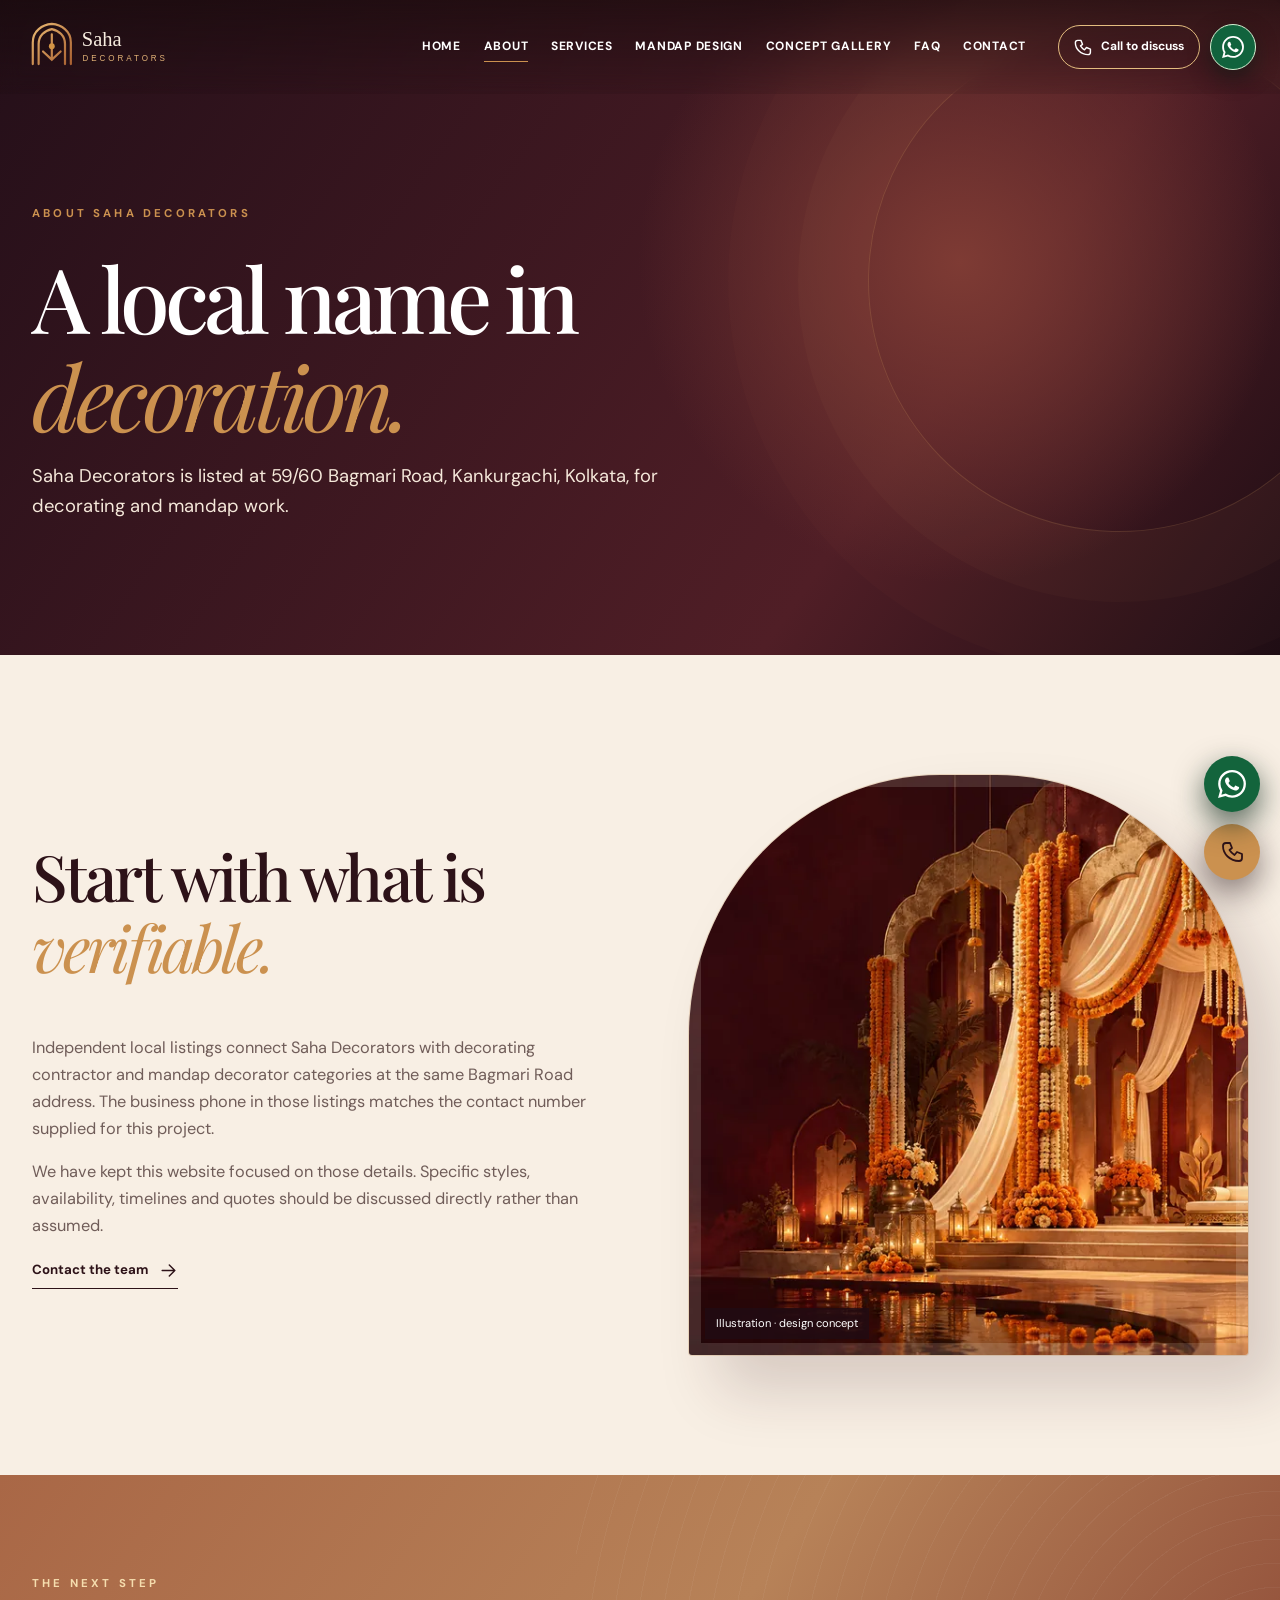
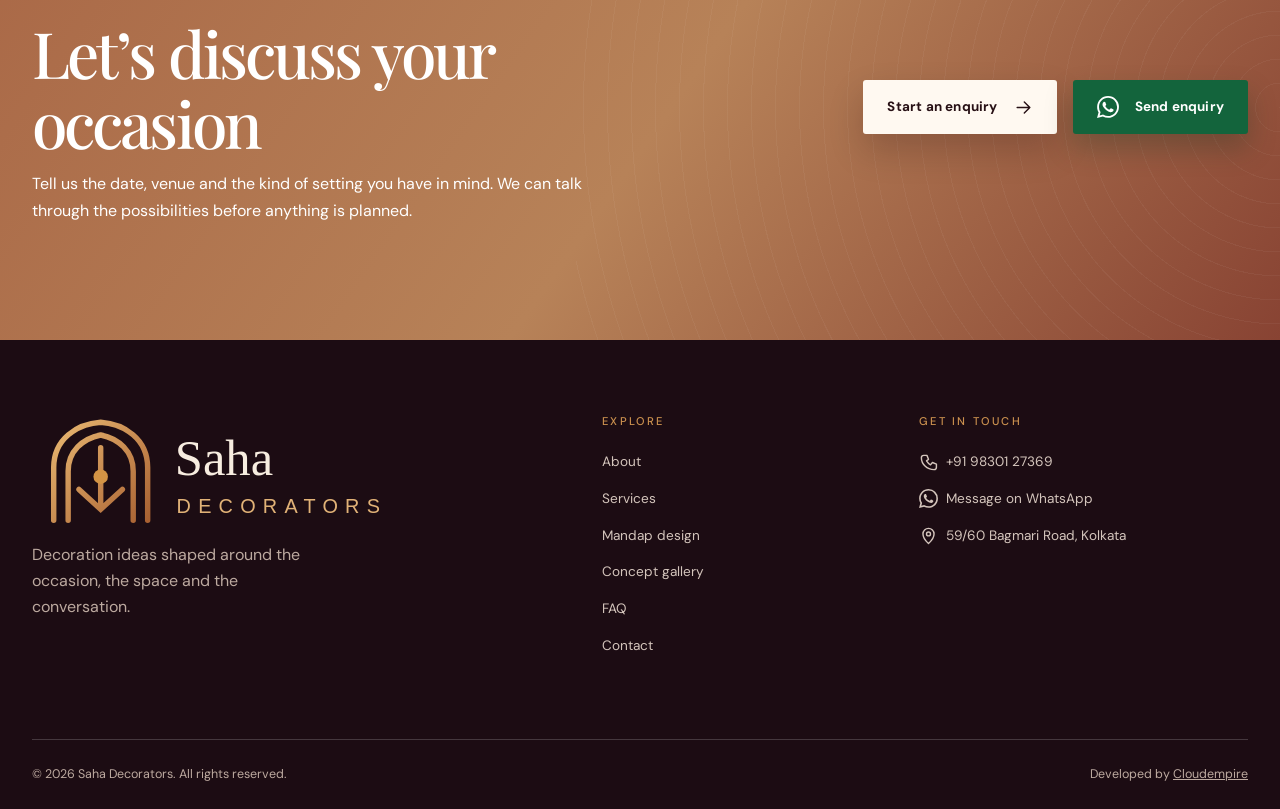
==== commit 9ff2ddf5: "Use recognizable WhatsApp brand glyph" ====
--- a/about.html
+++ b/about.html
@@ -1 +1 @@
-<!doctype html><html lang="en-IN"><head><meta charset="utf-8"><meta name="viewport" content="width=device-width,initial-scale=1"><title>About Saha Decorators | Kolkata</title><meta name="description" content="Learn about Saha Decorators and its verified Bagmari Road location, decorating categories and direct enquiry options."><link rel="canonical" href="https://cloudempiretech.github.io/saha-decorators-kolkata/about.html"><link rel="icon" type="image/svg+xml" href="assets/favicon.svg"><meta name="theme-color" content="#2d1218"><meta property="og:title" content="About Saha Decorators | Kolkata"><meta property="og:description" content="Learn about Saha Decorators and its verified Bagmari Road location, decorating categories and direct enquiry options."><meta property="og:url" content="https://cloudempiretech.github.io/saha-decorators-kolkata/about.html"><meta property="og:type" content="website"><link rel="stylesheet" href="assets/style.css"><script type="application/ld+json">{"@context":"https://schema.org","@type":"LocalBusiness","name":"Saha Decorators","url":"https://cloudempiretech.github.io/saha-decorators-kolkata/","telephone":"+919830127369","address":{"@type":"PostalAddress","streetAddress":"59/60 Bagmari Road","addressLocality":"Kankurgachi, Kolkata","addressRegion":"West Bengal","postalCode":"700054","addressCountry":"IN"},"description":"Event and mandap decoration enquiries in Kolkata."}</script><script src="assets/site.js" defer></script></head><body data-page="about.html"><a class="skip" href="#main">Skip to content</a><div class="page-shell"><header class="site-header"><div class="header-inner"><a class="brand" href="index.html" aria-label="Saha Decorators home"><img src="assets/logo.svg" alt="Saha Decorators proposed logo" width="240" height="60"></a><button class="menu-toggle" type="button" aria-label="Open menu" aria-expanded="false" aria-controls="site-nav"><span></span><span></span><span></span></button><nav id="site-nav" aria-label="Main navigation"><a href="index.html">Home</a><a href="about.html" aria-current="page">About</a><a href="services.html">Services</a><a href="mandap-decoration.html">Mandap design</a><a href="concept-gallery.html">Concept gallery</a><a href="faq.html">FAQ</a><a href="contact.html">Contact</a></nav><div class="header-actions"><a class="header-call" href="tel:+919830127369" aria-label="Call Saha Decorators at +91 98301 27369"><svg viewBox="0 0 24 24" aria-hidden="true" fill="none" stroke="currentColor" stroke-width="1.8" stroke-linecap="round" stroke-linejoin="round"><path d="M6 3h4l2 5-2.5 2a16 16 0 0 0 5 5L17 12l5 2v4a3 3 0 0 1-3 3C10 21 3 14 3 6a3 3 0 0 1 3-3Z"/></svg><span>Call to discuss</span></a><a class="header-whatsapp" href="https://wa.me/919830127369" target="_blank" rel="noopener noreferrer" aria-label="Message Saha Decorators on WhatsApp" title="Message Saha Decorators on WhatsApp"><svg viewBox="0 0 24 24" aria-hidden="true" fill="none" stroke="currentColor" stroke-width="1.8" stroke-linecap="round" stroke-linejoin="round"><path d="M20.1 3.9A9.9 9.9 0 0 0 4.5 15.8L3 21l5.3-1.4A9.9 9.9 0 1 0 20.1 3.9Z"/><path d="M8.2 7.8c-.2-.4-.4-.4-.7-.4h-.6c-.2 0-.5.1-.7.4-.2.3-.8 1-.8 2.4s.9 2.7 1 2.9c.1.2 1.8 2.8 4.3 3.8.6.3 1.1.4 1.5.5.6.2 1.2.2 1.7.1.5-.1 1.6-.7 1.8-1.4.2-.7.2-1.3.2-1.4-.1-.1-.3-.2-.7-.4l-1.9-.9c-.3-.1-.5-.2-.7.2-.2.3-.8 1-1 1.2-.2.2-.4.2-.7.1-.4-.2-1.5-.6-2.8-1.8-1-.9-1.7-2-1.9-2.4-.2-.3 0-.5.1-.7l.5-.6.3-.5c.1-.2 0-.4 0-.6l-.9-2.2Z"/></svg></a></div></div></header><main id="main"><section class="inner-hero"><div class="orb orb-one"></div><div class="container"><p class="eyebrow reveal">About Saha Decorators</p><h1 class="reveal">A local name in<br><em>decoration.</em></h1><p class="lead reveal">Saha Decorators is listed at 59/60 Bagmari Road, Kankurgachi, Kolkata, for decorating and mandap work.</p></div></section><section class="section warm"><div class="container split"><div class="reveal"><h2>Start with what is<br><em>verifiable.</em></h2><p>Independent local listings connect Saha Decorators with decorating contractor and mandap decorator categories at the same Bagmari Road address. The business phone in those listings matches the contact number supplied for this project.</p><p>We have kept this website focused on those details. Specific styles, availability, timelines and quotes should be discussed directly rather than assumed.</p><a class="inline-link" href="contact.html">Contact the team <svg viewBox="0 0 24 24" aria-hidden="true" fill="none" stroke="currentColor" stroke-width="1.8" stroke-linecap="round" stroke-linejoin="round"><path d="M4 12h16m-7-7 7 7-7 7"/></svg></a></div><div class="image-frame reveal"><picture class=""><source type="image/webp" srcset="assets/mandap-concept-600.webp 600w, assets/mandap-concept-1100.webp 1100w, assets/mandap-concept-1600.webp 1600w" sizes="(max-width: 700px) 100vw, 50vw"><img src="assets/mandap-concept-1100.webp" alt="Illustration of a ceremonial mandap design idea, not an actual project" width="1100" height="1000" loading="lazy" decoding="async"></picture><span class="media-tag">Illustration · design concept</span></div></div></section><section class="cta-block reveal"><div class="container cta-inner"><div><p class="eyebrow">The next step</p><h2>Let’s discuss your occasion</h2><p>Tell us the date, venue and the kind of setting you have in mind. We can talk through the possibilities before anything is planned.</p></div><div class="cta-actions"><a class="button light" href="contact.html#enquiry">Start an enquiry <svg viewBox="0 0 24 24" aria-hidden="true" fill="none" stroke="currentColor" stroke-width="1.8" stroke-linecap="round" stroke-linejoin="round"><path d="M4 12h16m-7-7 7 7-7 7"/></svg></a><a class="button whatsapp-button" href="https://wa.me/919830127369" target="_blank" rel="noopener noreferrer"><svg viewBox="0 0 24 24" aria-hidden="true" fill="none" stroke="currentColor" stroke-width="1.8" stroke-linecap="round" stroke-linejoin="round"><path d="M20.1 3.9A9.9 9.9 0 0 0 4.5 15.8L3 21l5.3-1.4A9.9 9.9 0 1 0 20.1 3.9Z"/><path d="M8.2 7.8c-.2-.4-.4-.4-.7-.4h-.6c-.2 0-.5.1-.7.4-.2.3-.8 1-.8 2.4s.9 2.7 1 2.9c.1.2 1.8 2.8 4.3 3.8.6.3 1.1.4 1.5.5.6.2 1.2.2 1.7.1.5-.1 1.6-.7 1.8-1.4.2-.7.2-1.3.2-1.4-.1-.1-.3-.2-.7-.4l-1.9-.9c-.3-.1-.5-.2-.7.2-.2.3-.8 1-1 1.2-.2.2-.4.2-.7.1-.4-.2-1.5-.6-2.8-1.8-1-.9-1.7-2-1.9-2.4-.2-.3 0-.5.1-.7l.5-.6.3-.5c.1-.2 0-.4 0-.6l-.9-2.2Z"/></svg> Send enquiry</a></div></div></section></main><footer class="site-footer"><div class="footer-top"><div><a class="brand" href="index.html"><img src="assets/logo.svg" alt="Saha Decorators proposed logo" width="240" height="60"></a><p>Decoration ideas shaped around the occasion, the space and the conversation.</p></div><div><h2>Explore</h2><a href="about.html">About</a><a href="services.html">Services</a><a href="mandap-decoration.html">Mandap design</a><a href="concept-gallery.html">Concept gallery</a><a href="faq.html">FAQ</a><a href="contact.html">Contact</a></div><div><h2>Get in touch</h2><a href="tel:+919830127369"><svg viewBox="0 0 24 24" aria-hidden="true" fill="none" stroke="currentColor" stroke-width="1.8" stroke-linecap="round" stroke-linejoin="round"><path d="M6 3h4l2 5-2.5 2a16 16 0 0 0 5 5L17 12l5 2v4a3 3 0 0 1-3 3C10 21 3 14 3 6a3 3 0 0 1 3-3Z"/></svg> +91 98301 27369</a><a href="https://wa.me/919830127369" target="_blank" rel="noopener noreferrer" aria-label="Message Saha Decorators on WhatsApp"><svg viewBox="0 0 24 24" aria-hidden="true" fill="none" stroke="currentColor" stroke-width="1.8" stroke-linecap="round" stroke-linejoin="round"><path d="M20.1 3.9A9.9 9.9 0 0 0 4.5 15.8L3 21l5.3-1.4A9.9 9.9 0 1 0 20.1 3.9Z"/><path d="M8.2 7.8c-.2-.4-.4-.4-.7-.4h-.6c-.2 0-.5.1-.7.4-.2.3-.8 1-.8 2.4s.9 2.7 1 2.9c.1.2 1.8 2.8 4.3 3.8.6.3 1.1.4 1.5.5.6.2 1.2.2 1.7.1.5-.1 1.6-.7 1.8-1.4.2-.7.2-1.3.2-1.4-.1-.1-.3-.2-.7-.4l-1.9-.9c-.3-.1-.5-.2-.7.2-.2.3-.8 1-1 1.2-.2.2-.4.2-.7.1-.4-.2-1.5-.6-2.8-1.8-1-.9-1.7-2-1.9-2.4-.2-.3 0-.5.1-.7l.5-.6.3-.5c.1-.2 0-.4 0-.6l-.9-2.2Z"/></svg> Message on WhatsApp</a><a href="https://www.google.com/maps/search/?api=1&query=59%2F60%20Bagmari%20Road%20Kankurgachi%20Kolkata%20700054" target="_blank" rel="noopener noreferrer"><svg viewBox="0 0 24 24" aria-hidden="true" fill="none" stroke="currentColor" stroke-width="1.8" stroke-linecap="round" stroke-linejoin="round"><path d="M12 22s7-6.2 7-12a7 7 0 1 0-14 0c0 5.8 7 12 7 12Z"/><circle cx="12" cy="10" r="2.5"/></svg> 59/60 Bagmari Road, Kolkata</a></div></div><div class="footer-bottom"><span>© 2026 Saha Decorators. All rights reserved.</span><span>Developed by <a href="https://cloudempire.tech/" target="_blank" rel="noopener noreferrer">Cloudempire</a></span></div></footer></div><a class="floating-call" href="tel:+919830127369" aria-label="Call Saha Decorators" title="Call Saha Decorators"><svg viewBox="0 0 24 24" aria-hidden="true" fill="none" stroke="currentColor" stroke-width="1.8" stroke-linecap="round" stroke-linejoin="round"><path d="M6 3h4l2 5-2.5 2a16 16 0 0 0 5 5L17 12l5 2v4a3 3 0 0 1-3 3C10 21 3 14 3 6a3 3 0 0 1 3-3Z"/></svg></a><a class="floating-whatsapp" href="https://wa.me/919830127369" target="_blank" rel="noopener noreferrer" aria-label="Message Saha Decorators on WhatsApp" title="Message Saha Decorators on WhatsApp"><svg viewBox="0 0 24 24" aria-hidden="true" fill="none" stroke="currentColor" stroke-width="1.8" stroke-linecap="round" stroke-linejoin="round"><path d="M20.1 3.9A9.9 9.9 0 0 0 4.5 15.8L3 21l5.3-1.4A9.9 9.9 0 1 0 20.1 3.9Z"/><path d="M8.2 7.8c-.2-.4-.4-.4-.7-.4h-.6c-.2 0-.5.1-.7.4-.2.3-.8 1-.8 2.4s.9 2.7 1 2.9c.1.2 1.8 2.8 4.3 3.8.6.3 1.1.4 1.5.5.6.2 1.2.2 1.7.1.5-.1 1.6-.7 1.8-1.4.2-.7.2-1.3.2-1.4-.1-.1-.3-.2-.7-.4l-1.9-.9c-.3-.1-.5-.2-.7.2-.2.3-.8 1-1 1.2-.2.2-.4.2-.7.1-.4-.2-1.5-.6-2.8-1.8-1-.9-1.7-2-1.9-2.4-.2-.3 0-.5.1-.7l.5-.6.3-.5c.1-.2 0-.4 0-.6l-.9-2.2Z"/></svg></a></body></html>+<!doctype html><html lang="en-IN"><head><meta charset="utf-8"><meta name="viewport" content="width=device-width,initial-scale=1"><title>About Saha Decorators | Kolkata</title><meta name="description" content="Learn about Saha Decorators and its verified Bagmari Road location, decorating categories and direct enquiry options."><link rel="canonical" href="https://cloudempiretech.github.io/saha-decorators-kolkata/about.html"><link rel="icon" type="image/svg+xml" href="assets/favicon.svg"><meta name="theme-color" content="#2d1218"><meta property="og:title" content="About Saha Decorators | Kolkata"><meta property="og:description" content="Learn about Saha Decorators and its verified Bagmari Road location, decorating categories and direct enquiry options."><meta property="og:url" content="https://cloudempiretech.github.io/saha-decorators-kolkata/about.html"><meta property="og:type" content="website"><link rel="stylesheet" href="assets/style.css"><script type="application/ld+json">{"@context":"https://schema.org","@type":"LocalBusiness","name":"Saha Decorators","url":"https://cloudempiretech.github.io/saha-decorators-kolkata/","telephone":"+919830127369","address":{"@type":"PostalAddress","streetAddress":"59/60 Bagmari Road","addressLocality":"Kankurgachi, Kolkata","addressRegion":"West Bengal","postalCode":"700054","addressCountry":"IN"},"description":"Event and mandap decoration enquiries in Kolkata."}</script><script src="assets/site.js" defer></script></head><body data-page="about.html"><a class="skip" href="#main">Skip to content</a><div class="page-shell"><header class="site-header"><div class="header-inner"><a class="brand" href="index.html" aria-label="Saha Decorators home"><img src="assets/logo.svg" alt="Saha Decorators proposed logo" width="240" height="60"></a><button class="menu-toggle" type="button" aria-label="Open menu" aria-expanded="false" aria-controls="site-nav"><span></span><span></span><span></span></button><nav id="site-nav" aria-label="Main navigation"><a href="index.html">Home</a><a href="about.html" aria-current="page">About</a><a href="services.html">Services</a><a href="mandap-decoration.html">Mandap design</a><a href="concept-gallery.html">Concept gallery</a><a href="faq.html">FAQ</a><a href="contact.html">Contact</a></nav><div class="header-actions"><a class="header-call" href="tel:+919830127369" aria-label="Call Saha Decorators at +91 98301 27369"><svg viewBox="0 0 24 24" aria-hidden="true" fill="none" stroke="currentColor" stroke-width="1.8" stroke-linecap="round" stroke-linejoin="round"><path d="M6 3h4l2 5-2.5 2a16 16 0 0 0 5 5L17 12l5 2v4a3 3 0 0 1-3 3C10 21 3 14 3 6a3 3 0 0 1 3-3Z"/></svg><span>Call to discuss</span></a><a class="header-whatsapp" href="https://wa.me/919830127369" target="_blank" rel="noopener noreferrer" aria-label="Message Saha Decorators on WhatsApp" title="Message Saha Decorators on WhatsApp"><svg viewBox="0 0 24 24" aria-hidden="true" fill="currentColor"><path d="M17.472 14.382c-.297-.149-1.758-.867-2.03-.967-.273-.099-.471-.148-.67.15-.197.297-.767.966-.94 1.164-.173.199-.347.223-.644.075-.297-.15-1.255-.463-2.39-1.475-.883-.788-1.48-1.761-1.653-2.059-.173-.297-.018-.458.13-.606.134-.133.298-.347.446-.52.149-.174.198-.298.298-.497.099-.198.05-.371-.025-.52-.075-.149-.669-1.612-.916-2.207-.242-.579-.487-.5-.669-.51-.173-.008-.371-.01-.57-.01-.198 0-.52.074-.792.372-.272.297-1.04 1.016-1.04 2.479 0 1.462 1.065 2.875 1.213 3.074.149.198 2.096 3.2 5.077 4.487.709.306 1.262.489 1.694.625.712.227 1.36.195 1.871.118.571-.085 1.758-.719 2.006-1.413.248-.694.248-1.289.173-1.413-.074-.124-.272-.198-.57-.347m-5.421 7.403h-.004a9.87 9.87 0 01-5.031-1.378l-.361-.214-3.741.982.998-3.648-.235-.374a9.86 9.86 0 01-1.51-5.26c.001-5.45 4.436-9.884 9.888-9.884 2.64 0 5.122 1.03 6.988 2.898a9.825 9.825 0 012.893 6.994c-.003 5.45-4.437 9.884-9.885 9.884m8.413-18.297A11.815 11.815 0 0012.05 0C5.495 0 .16 5.335.157 11.892c0 2.096.547 4.142 1.588 5.945L.057 24l6.305-1.654a11.882 11.882 0 005.683 1.448h.005c6.554 0 11.89-5.335 11.893-11.893a11.821 11.821 0 00-3.48-8.413Z"/></svg></a></div></div></header><main id="main"><section class="inner-hero"><div class="orb orb-one"></div><div class="container"><p class="eyebrow reveal">About Saha Decorators</p><h1 class="reveal">A local name in<br><em>decoration.</em></h1><p class="lead reveal">Saha Decorators is listed at 59/60 Bagmari Road, Kankurgachi, Kolkata, for decorating and mandap work.</p></div></section><section class="section warm"><div class="container split"><div class="reveal"><h2>Start with what is<br><em>verifiable.</em></h2><p>Independent local listings connect Saha Decorators with decorating contractor and mandap decorator categories at the same Bagmari Road address. The business phone in those listings matches the contact number supplied for this project.</p><p>We have kept this website focused on those details. Specific styles, availability, timelines and quotes should be discussed directly rather than assumed.</p><a class="inline-link" href="contact.html">Contact the team <svg viewBox="0 0 24 24" aria-hidden="true" fill="none" stroke="currentColor" stroke-width="1.8" stroke-linecap="round" stroke-linejoin="round"><path d="M4 12h16m-7-7 7 7-7 7"/></svg></a></div><div class="image-frame reveal"><picture class=""><source type="image/webp" srcset="assets/mandap-concept-600.webp 600w, assets/mandap-concept-1100.webp 1100w, assets/mandap-concept-1600.webp 1600w" sizes="(max-width: 700px) 100vw, 50vw"><img src="assets/mandap-concept-1100.webp" alt="Illustration of a ceremonial mandap design idea, not an actual project" width="1100" height="1000" loading="lazy" decoding="async"></picture><span class="media-tag">Illustration · design concept</span></div></div></section><section class="cta-block reveal"><div class="container cta-inner"><div><p class="eyebrow">The next step</p><h2>Let’s discuss your occasion</h2><p>Tell us the date, venue and the kind of setting you have in mind. We can talk through the possibilities before anything is planned.</p></div><div class="cta-actions"><a class="button light" href="contact.html#enquiry">Start an enquiry <svg viewBox="0 0 24 24" aria-hidden="true" fill="none" stroke="currentColor" stroke-width="1.8" stroke-linecap="round" stroke-linejoin="round"><path d="M4 12h16m-7-7 7 7-7 7"/></svg></a><a class="button whatsapp-button" href="https://wa.me/919830127369" target="_blank" rel="noopener noreferrer"><svg viewBox="0 0 24 24" aria-hidden="true" fill="currentColor"><path d="M17.472 14.382c-.297-.149-1.758-.867-2.03-.967-.273-.099-.471-.148-.67.15-.197.297-.767.966-.94 1.164-.173.199-.347.223-.644.075-.297-.15-1.255-.463-2.39-1.475-.883-.788-1.48-1.761-1.653-2.059-.173-.297-.018-.458.13-.606.134-.133.298-.347.446-.52.149-.174.198-.298.298-.497.099-.198.05-.371-.025-.52-.075-.149-.669-1.612-.916-2.207-.242-.579-.487-.5-.669-.51-.173-.008-.371-.01-.57-.01-.198 0-.52.074-.792.372-.272.297-1.04 1.016-1.04 2.479 0 1.462 1.065 2.875 1.213 3.074.149.198 2.096 3.2 5.077 4.487.709.306 1.262.489 1.694.625.712.227 1.36.195 1.871.118.571-.085 1.758-.719 2.006-1.413.248-.694.248-1.289.173-1.413-.074-.124-.272-.198-.57-.347m-5.421 7.403h-.004a9.87 9.87 0 01-5.031-1.378l-.361-.214-3.741.982.998-3.648-.235-.374a9.86 9.86 0 01-1.51-5.26c.001-5.45 4.436-9.884 9.888-9.884 2.64 0 5.122 1.03 6.988 2.898a9.825 9.825 0 012.893 6.994c-.003 5.45-4.437 9.884-9.885 9.884m8.413-18.297A11.815 11.815 0 0012.05 0C5.495 0 .16 5.335.157 11.892c0 2.096.547 4.142 1.588 5.945L.057 24l6.305-1.654a11.882 11.882 0 005.683 1.448h.005c6.554 0 11.89-5.335 11.893-11.893a11.821 11.821 0 00-3.48-8.413Z"/></svg> Send enquiry</a></div></div></section></main><footer class="site-footer"><div class="footer-top"><div><a class="brand" href="index.html"><img src="assets/logo.svg" alt="Saha Decorators proposed logo" width="240" height="60"></a><p>Decoration ideas shaped around the occasion, the space and the conversation.</p></div><div><h2>Explore</h2><a href="about.html">About</a><a href="services.html">Services</a><a href="mandap-decoration.html">Mandap design</a><a href="concept-gallery.html">Concept gallery</a><a href="faq.html">FAQ</a><a href="contact.html">Contact</a></div><div><h2>Get in touch</h2><a href="tel:+919830127369"><svg viewBox="0 0 24 24" aria-hidden="true" fill="none" stroke="currentColor" stroke-width="1.8" stroke-linecap="round" stroke-linejoin="round"><path d="M6 3h4l2 5-2.5 2a16 16 0 0 0 5 5L17 12l5 2v4a3 3 0 0 1-3 3C10 21 3 14 3 6a3 3 0 0 1 3-3Z"/></svg> +91 98301 27369</a><a href="https://wa.me/919830127369" target="_blank" rel="noopener noreferrer" aria-label="Message Saha Decorators on WhatsApp"><svg viewBox="0 0 24 24" aria-hidden="true" fill="currentColor"><path d="M17.472 14.382c-.297-.149-1.758-.867-2.03-.967-.273-.099-.471-.148-.67.15-.197.297-.767.966-.94 1.164-.173.199-.347.223-.644.075-.297-.15-1.255-.463-2.39-1.475-.883-.788-1.48-1.761-1.653-2.059-.173-.297-.018-.458.13-.606.134-.133.298-.347.446-.52.149-.174.198-.298.298-.497.099-.198.05-.371-.025-.52-.075-.149-.669-1.612-.916-2.207-.242-.579-.487-.5-.669-.51-.173-.008-.371-.01-.57-.01-.198 0-.52.074-.792.372-.272.297-1.04 1.016-1.04 2.479 0 1.462 1.065 2.875 1.213 3.074.149.198 2.096 3.2 5.077 4.487.709.306 1.262.489 1.694.625.712.227 1.36.195 1.871.118.571-.085 1.758-.719 2.006-1.413.248-.694.248-1.289.173-1.413-.074-.124-.272-.198-.57-.347m-5.421 7.403h-.004a9.87 9.87 0 01-5.031-1.378l-.361-.214-3.741.982.998-3.648-.235-.374a9.86 9.86 0 01-1.51-5.26c.001-5.45 4.436-9.884 9.888-9.884 2.64 0 5.122 1.03 6.988 2.898a9.825 9.825 0 012.893 6.994c-.003 5.45-4.437 9.884-9.885 9.884m8.413-18.297A11.815 11.815 0 0012.05 0C5.495 0 .16 5.335.157 11.892c0 2.096.547 4.142 1.588 5.945L.057 24l6.305-1.654a11.882 11.882 0 005.683 1.448h.005c6.554 0 11.89-5.335 11.893-11.893a11.821 11.821 0 00-3.48-8.413Z"/></svg> Message on WhatsApp</a><a href="https://www.google.com/maps/search/?api=1&query=59%2F60%20Bagmari%20Road%20Kankurgachi%20Kolkata%20700054" target="_blank" rel="noopener noreferrer"><svg viewBox="0 0 24 24" aria-hidden="true" fill="none" stroke="currentColor" stroke-width="1.8" stroke-linecap="round" stroke-linejoin="round"><path d="M12 22s7-6.2 7-12a7 7 0 1 0-14 0c0 5.8 7 12 7 12Z"/><circle cx="12" cy="10" r="2.5"/></svg> 59/60 Bagmari Road, Kolkata</a></div></div><div class="footer-bottom"><span>© 2026 Saha Decorators. All rights reserved.</span><span>Developed by <a href="https://cloudempire.tech/" target="_blank" rel="noopener noreferrer">Cloudempire</a></span></div></footer></div><a class="floating-call" href="tel:+919830127369" aria-label="Call Saha Decorators" title="Call Saha Decorators"><svg viewBox="0 0 24 24" aria-hidden="true" fill="none" stroke="currentColor" stroke-width="1.8" stroke-linecap="round" stroke-linejoin="round"><path d="M6 3h4l2 5-2.5 2a16 16 0 0 0 5 5L17 12l5 2v4a3 3 0 0 1-3 3C10 21 3 14 3 6a3 3 0 0 1 3-3Z"/></svg></a><a class="floating-whatsapp" href="https://wa.me/919830127369" target="_blank" rel="noopener noreferrer" aria-label="Message Saha Decorators on WhatsApp" title="Message Saha Decorators on WhatsApp"><svg viewBox="0 0 24 24" aria-hidden="true" fill="currentColor"><path d="M17.472 14.382c-.297-.149-1.758-.867-2.03-.967-.273-.099-.471-.148-.67.15-.197.297-.767.966-.94 1.164-.173.199-.347.223-.644.075-.297-.15-1.255-.463-2.39-1.475-.883-.788-1.48-1.761-1.653-2.059-.173-.297-.018-.458.13-.606.134-.133.298-.347.446-.52.149-.174.198-.298.298-.497.099-.198.05-.371-.025-.52-.075-.149-.669-1.612-.916-2.207-.242-.579-.487-.5-.669-.51-.173-.008-.371-.01-.57-.01-.198 0-.52.074-.792.372-.272.297-1.04 1.016-1.04 2.479 0 1.462 1.065 2.875 1.213 3.074.149.198 2.096 3.2 5.077 4.487.709.306 1.262.489 1.694.625.712.227 1.36.195 1.871.118.571-.085 1.758-.719 2.006-1.413.248-.694.248-1.289.173-1.413-.074-.124-.272-.198-.57-.347m-5.421 7.403h-.004a9.87 9.87 0 01-5.031-1.378l-.361-.214-3.741.982.998-3.648-.235-.374a9.86 9.86 0 01-1.51-5.26c.001-5.45 4.436-9.884 9.888-9.884 2.64 0 5.122 1.03 6.988 2.898a9.825 9.825 0 012.893 6.994c-.003 5.45-4.437 9.884-9.885 9.884m8.413-18.297A11.815 11.815 0 0012.05 0C5.495 0 .16 5.335.157 11.892c0 2.096.547 4.142 1.588 5.945L.057 24l6.305-1.654a11.882 11.882 0 005.683 1.448h.005c6.554 0 11.89-5.335 11.893-11.893a11.821 11.821 0 00-3.48-8.413Z"/></svg></a></body></html>
